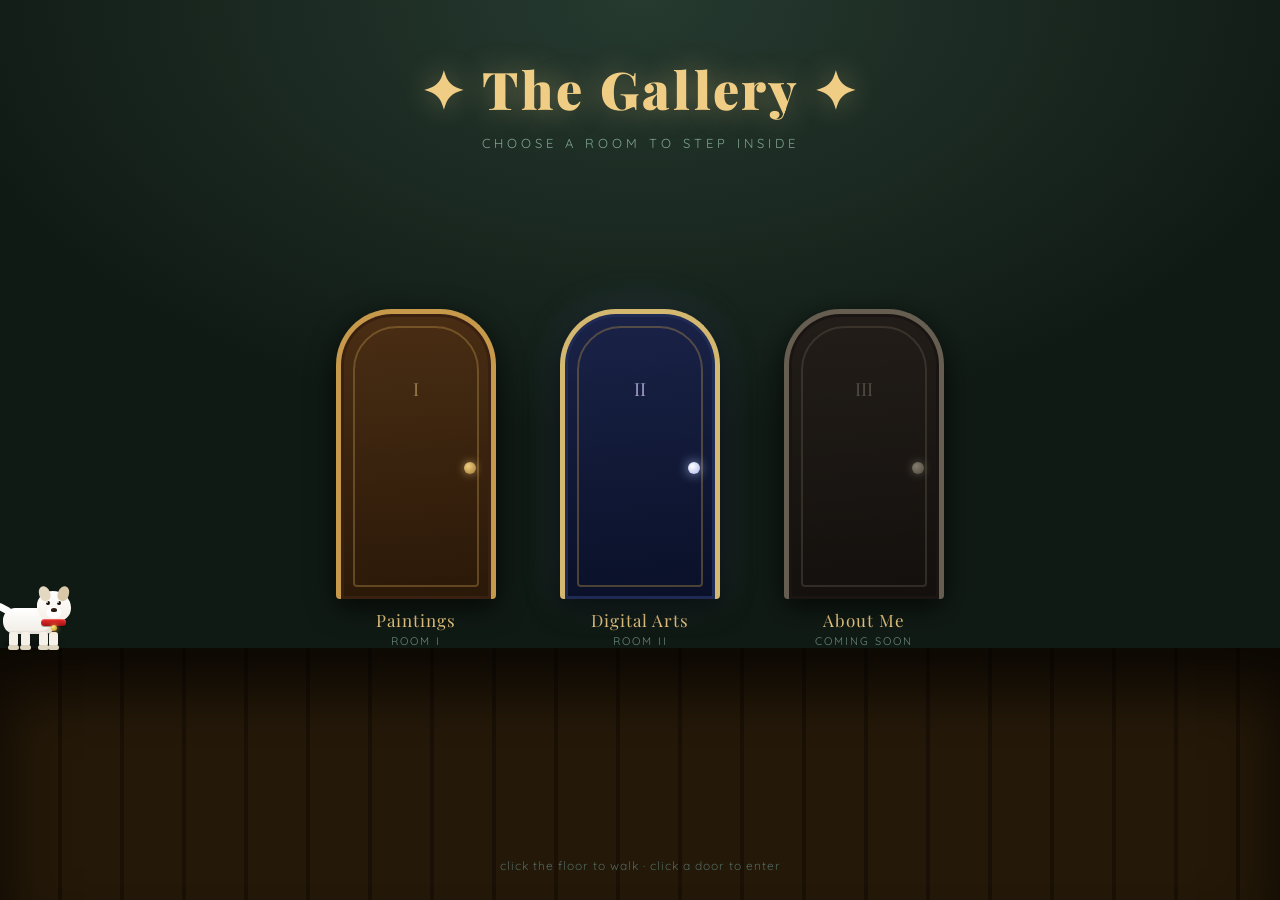
==== index.html @ ee700a63 "room 2 with normal alignment on pc restored" ====
<!DOCTYPE html>
<html lang="en">
<head>
  <meta charset="UTF-8">
  <title>The Gallery</title>
  <meta name="viewport" content="width=device-width, initial-scale=1.0">
  <link href="https://fonts.googleapis.com/css2?family=Playfair+Display:ital,wght@0,700;0,900;1,700&family=Cinzel:wght@500;700&family=Caveat:wght@500;700&family=Quicksand:wght@500;600;700&display=swap" rel="stylesheet">
  <link rel="stylesheet" href="css/style.css">

  <style>
    /* shared cap — wall zone ends at 66%, frames start at 28%, so max 35vh */
    .frame { max-height: 35vh; }

    /* Room I frames */
    #f1 { width: clamp(140px, 18vw, 220px); aspect-ratio: 791 / 1077; }
    #f2 { width: clamp(200px, 24vw, 300px); aspect-ratio: 773 / 558;  max-height: 30vh; }
    #f3 { width: clamp(140px, 17vw, 210px); aspect-ratio: 595 / 876; }
    #f4 { width: clamp(140px, 18vw, 220px); aspect-ratio: 643 / 896; }
    #f5 { width: clamp(140px, 18vw, 220px); aspect-ratio: 674 / 870; }

    /* Room II — each frame sized to its actual image ratio */
    #c1 { width: clamp(160px, 20vw, 250px); aspect-ratio: 894 / 774; }
    #c2 { width: clamp(160px, 18vw, 230px); aspect-ratio: 893 / 827; }
    #c3 { width: clamp(140px, 17vw, 210px); aspect-ratio: 669 / 894; }
    #c4 { width: clamp(140px, 17vw, 210px); aspect-ratio: 667 / 894; }
    #c5 { width: clamp(160px, 20vw, 250px); aspect-ratio: 897 / 700; }
  </style>
</head>
<body>
<div id="app">

  <!-- ═══════════ HALLWAY ═══════════ -->
  <div class="scene active" id="hall">
    <div class="hall-title">✦ The Gallery ✦</div>
    <div class="hall-sub">choose a room to step inside</div>

    <div class="doors-row">
      <div class="door-wrap" data-room="room1">
        <div class="door"><div class="door-roman">I</div></div>
        <div class="door-label">Paintings</div>
        <div class="door-sub">Room I</div>
      </div>
      <div class="door-wrap" data-room="room2">
        <div class="door door-celestial"><div class="door-roman">II</div></div>
        <div class="door-label">Digital Arts</div>
        <div class="door-sub">Room II</div>
      </div>
      <div class="door-wrap locked" data-tip="Coming soon">
        <div class="door"><div class="door-roman">III</div></div>
        <div class="door-label">About Me</div>
        <div class="door-sub">Coming soon</div>
      </div>
    </div>

    <div class="hall-floor"></div>
    <div class="hall-hint">click the floor to walk · click a door to enter</div>

    <div id="char-hall">
      <div class="char-scale-hall">
        <div class="char-rig" id="hall-rig">
          <div class="char-shadow-el"></div>
          <div class="char-leg l"></div><div class="char-leg r"></div>
          <div class="char-torso"></div>
          <div class="char-arm l"></div>
          <div class="char-head"></div>
          <div class="char-eye l"></div><div class="char-eye r"></div>
          <div class="char-blush l"></div><div class="char-blush r"></div>
          <div class="char-cap"></div>
          <div class="char-hair"></div>
          <div class="char-arm r"></div>
        </div>
      </div>
      <div class="dog-rig" id="hall-dog">
        <div class="dog-shadow"></div>
        <div class="dog-tail"></div>
        <div class="dog-body"></div>
        <div class="dog-leg dog-leg-bl"></div><div class="dog-leg dog-leg-br"></div>
        <div class="dog-leg dog-leg-fl"></div><div class="dog-leg dog-leg-fr"></div>
        <div class="dog-head">
          <div class="dog-ear dog-ear-l"></div><div class="dog-ear dog-ear-r"></div>
          <div class="dog-eye dog-eye-l"></div><div class="dog-eye dog-eye-r"></div>
          <div class="dog-snout"></div><div class="dog-nose"></div>
        </div>
        <div class="dog-collar"></div>
      </div>
    </div>

    <div class="locked-tip" id="locked-tip"></div>
  </div><!-- #hall -->


  <!-- ═══════════ ROOM 1 — PAINTINGS ═══════════ -->
  <div class="scene" id="room1">
    <div class="room-title">Room I — Paintings</div>
    <button class="back-btn" data-back>← Hallway</button>
    <div class="room-hint">← → arrow keys or A / D to walk</div>
    <div class="exit-hint-pill" id="exitHint">walk through the archway to exit →</div>
    <div class="exit-nav" id="exitNav1">
      <button class="exit-nav-btn" id="exitNavGallery1">← Back to Gallery</button>
      <button class="exit-nav-btn exit-nav-btn-next" id="exitNavToRoom2">Go to Room II →</button>
    </div>

    <div id="r1world">

      <div class="r1-ceiling"></div>
      <div class="r1-wall"></div>
      <div class="r1-dado"></div>
      <div class="r1-wainscot"></div>
      <div class="r1-baseboard"></div>
      <div class="r1-floor"></div>
      <div class="r1-arch"></div>
      <div class="r1-arch-label">EXIT →</div>
      <div class="r1-carpet"></div>

      <div class="spotlight" style="left:120px;  top:0; width:300px; height:22%;"></div>
      <div class="frame-halo" style="left:70px;   top:12%; width:400px; height:380px;"></div>
      <div class="spotlight" style="left:590px;  top:0; width:300px; height:27%;"></div>
      <div class="frame-halo" style="left:540px;  top:17%; width:400px; height:360px;"></div>
      <div class="spotlight" style="left:1020px; top:0; width:300px; height:20%;"></div>
      <div class="frame-halo" style="left:970px;  top:10%; width:400px; height:380px;"></div>
      <div class="spotlight" style="left:1500px; top:0; width:300px; height:21%;"></div>
      <div class="frame-halo" style="left:1450px; top:11%; width:400px; height:370px;"></div>
      <div class="spotlight" style="left:1970px; top:0; width:300px; height:22%;"></div>
      <div class="frame-halo" style="left:1920px; top:12%; width:400px; height:370px;"></div>

      <div class="spotlight-reflect" style="left:120px;  top:48%; width:300px; height:18%;"></div>
      <div class="spotlight-reflect" style="left:590px;  top:48%; width:300px; height:18%;"></div>
      <div class="spotlight-reflect" style="left:1020px; top:48%; width:300px; height:18%;"></div>
      <div class="spotlight-reflect" style="left:1500px; top:48%; width:300px; height:18%;"></div>
      <div class="spotlight-reflect" style="left:1970px; top:48%; width:300px; height:18%;"></div>

      <div class="wall-sconce" style="left:485px;"><div class="sconce-backplate"></div><div class="sconce-arm"></div><div class="sconce-cup"><div class="sconce-flame"><div class="sconce-flame-inner"></div></div><div class="sconce-glow-halo"></div></div></div>
      <div class="wall-sconce" style="left:975px;"><div class="sconce-backplate"></div><div class="sconce-arm"></div><div class="sconce-cup"><div class="sconce-flame"><div class="sconce-flame-inner"></div></div><div class="sconce-glow-halo"></div></div></div>
      <div class="wall-sconce" style="left:1410px;"><div class="sconce-backplate"></div><div class="sconce-arm"></div><div class="sconce-cup"><div class="sconce-flame"><div class="sconce-flame-inner"></div></div><div class="sconce-glow-halo"></div></div></div>
      <div class="wall-sconce" style="left:1885px;"><div class="sconce-backplate"></div><div class="sconce-arm"></div><div class="sconce-cup"><div class="sconce-flame"><div class="sconce-flame-inner"></div></div><div class="sconce-glow-halo"></div></div></div>

      <div class="barrier-rail" style="left:20px; bottom:17%; width:2380px;">
        <div class="barrier-post"></div><div class="barrier-rope"></div>
        <div class="barrier-post"></div><div class="barrier-rope"></div>
        <div class="barrier-post"></div><div class="barrier-rope"></div>
        <div class="barrier-post"></div><div class="barrier-rope"></div>
        <div class="barrier-post"></div><div class="barrier-rope"></div>
        <div class="barrier-post"></div><div class="barrier-rope"></div>
        <div class="barrier-post"></div><div class="barrier-rope"></div>
        <div class="barrier-post"></div><div class="barrier-rope"></div>
        <div class="barrier-post"></div><div class="barrier-rope"></div>
        <div class="barrier-post"></div><div class="barrier-rope"></div>
        <div class="barrier-post"></div><div class="barrier-rope"></div>
        <div class="barrier-post"></div><div class="barrier-rope"></div>
        <div class="barrier-post"></div><div class="barrier-rope"></div>
        <div class="barrier-post"></div><div class="barrier-rope"></div>
        <div class="barrier-post"></div><div class="barrier-rope"></div>
        <div class="barrier-post"></div><div class="barrier-rope"></div>
        <div class="barrier-post"></div>
      </div>

      <div class="orb" style="left:80px;   bottom:38%; animation-duration:5.2s; animation-delay:0s;"></div>
      <div class="orb" style="left:220px;  bottom:42%; animation-duration:6.8s; animation-delay:.8s;"></div>
      <div class="orb" style="left:450px;  bottom:35%; animation-duration:4.9s; animation-delay:1.5s;"></div>
      <div class="orb" style="left:700px;  bottom:45%; animation-duration:7.1s; animation-delay:.3s;"></div>
      <div class="orb" style="left:900px;  bottom:38%; animation-duration:5.8s; animation-delay:2s;"></div>
      <div class="orb" style="left:1150px; bottom:40%; animation-duration:6.3s; animation-delay:.6s;"></div>
      <div class="orb" style="left:1350px; bottom:36%; animation-duration:5.0s; animation-delay:1.2s;"></div>
      <div class="orb" style="left:1600px; bottom:43%; animation-duration:7.4s; animation-delay:2.5s;"></div>
      <div class="orb" style="left:1800px; bottom:38%; animation-duration:5.6s; animation-delay:.4s;"></div>
      <div class="orb" style="left:2050px; bottom:41%; animation-duration:6.1s; animation-delay:1.8s;"></div>
      <div class="orb" style="left:2250px; bottom:36%; animation-duration:4.7s; animation-delay:.9s;"></div>

      <div id="f1" class="frame" style="left:160px; top:17%;"
           data-title="Rani Padmini"
           data-desc="A portrayal of Rani Padmavati — grace, strength, and historical significance through intricate ornamentation, rich detailing, and a regal composition. Her presence commands silence.">
        <div class="frame-border"></div>
        <div class="frame-mat"><img src="assets/paintings/padmavati.jpg" alt="Rani Padmini"></div>
        <div class="frame-label-plate">Rani Padmini</div>
      </div>

      <div id="f2" class="frame" style="left:600px; top:24%;"
           data-title="Surgical Strike"
           data-desc="Inspired by Operation Sindoor, this artwork captures determination, leadership, and intensity under pressure — the courage and unwavering commitment of those who stand in defense of the nation.">
        <div class="frame-border"></div>
        <div class="frame-mat"><img src="assets/paintings/howsthejosh.png" alt="Surgical Strike"></div>
        <div class="frame-label-plate">Surgical Strike</div>
      </div>

      <div id="f3" class="frame" style="left:1070px; top:15%;"
           data-title="Splash"
           data-desc="A vibrant portrait capturing uninhibited happiness through expressive colors, dynamic highlights, and fluid textures. It celebrates innocence, freedom, and the simple moments that define youthful joy.">
        <div class="frame-border"></div>
        <div class="frame-mat"><img src="assets/paintings/splash.png" alt="Splash"></div>
        <div class="frame-label-plate">Splash</div>
      </div>

      <div id="f4" class="frame" style="left:1550px; top:17%;"
           data-title="Shershaah"
           data-desc="A tribute to one of India's most celebrated war heroes. Through realism and expressive detailing, the artwork honors his legacy of patriotism, resilience, and service to the nation.">
        <div class="frame-border"></div>
        <div class="frame-mat"><img src="assets/paintings/shershaah.png" alt="Shershaah"></div>
        <div class="frame-label-plate">Shershaah</div>
      </div>

      <div id="f5" class="frame" style="left:2020px; top:17%;"
           data-title="Her / Hope"
           data-desc="A monochromatic portrait exploring vulnerability through expressive eyes and meticulous graphite detailing. The subject's gaze conveys a quiet blend of sorrow, resilience, and hope.">
        <div class="frame-border"></div>
        <div class="frame-mat"><img src="assets/paintings/girl.png" alt="Her / Hope"></div>
        <div class="frame-label-plate">Her · Hope</div>
      </div>

    </div><!-- #r1world -->

    <div id="char-room1">
      <div class="char-scale-r1">
        <div class="char-rig" id="r1-rig">
          <div class="char-shadow-el"></div>
          <div class="char-leg l"></div><div class="char-leg r"></div>
          <div class="char-torso"></div>
          <div class="char-arm l"></div>
          <div class="char-head"></div>
          <div class="char-eye l"></div><div class="char-eye r"></div>
          <div class="char-blush l"></div><div class="char-blush r"></div>
          <div class="char-cap"></div>
          <div class="char-hair"></div>
          <div class="char-arm r"></div>
        </div>
      </div>
      <div class="dog-rig" id="r1-dog">
        <div class="dog-shadow"></div>
        <div class="dog-tail"></div>
        <div class="dog-body"></div>
        <div class="dog-leg dog-leg-bl"></div><div class="dog-leg dog-leg-br"></div>
        <div class="dog-leg dog-leg-fl"></div><div class="dog-leg dog-leg-fr"></div>
        <div class="dog-head">
          <div class="dog-ear dog-ear-l"></div><div class="dog-ear dog-ear-r"></div>
          <div class="dog-eye dog-eye-l"></div><div class="dog-eye dog-eye-r"></div>
          <div class="dog-snout"></div><div class="dog-nose"></div>
        </div>
        <div class="dog-collar"></div>
      </div>
    </div>

    <div class="mobile-controls">
      <button data-mob="left">◀</button>
      <button data-mob="right">▶</button>
    </div>
  </div><!-- #room1 -->


  <!-- ═══════════ ROOM 2 — CELESTIAL REFLECTION GALLERY ═══════════ -->
  <div class="scene" id="room2">
    <div class="room-title r2-title">Room II — The Celestial Reflection Gallery</div>
    <button class="back-btn back-btn-celestial" data-back>← Hallway</button>
    <div class="room-hint r2-hint">← → arrow keys or A / D to walk · look down at the obsidian</div>
    <div class="exit-hint-pill exit-hint-pill-celestial" id="exitHint2">walk through the archway to exit →</div>
    <div class="exit-nav exit-nav-celestial" id="exitNav2">
      <button class="exit-nav-btn exit-nav-btn-prev" id="exitNavToRoom1">← Room I</button>
      <button class="exit-nav-btn" id="exitNavGallery2">Back to Gallery</button>
      <button class="exit-nav-btn exit-nav-btn-locked" title="Coming soon">Room III → <span class="exit-nav-soon">soon</span></button>
    </div>

    <!-- drifting starfield overlay (screen-space, doesn't scroll) -->
    <div class="r2-stars-overlay"></div>
    <div class="r2-nebula-overlay"></div>

    <!-- ═════ Atmospheric celestial layers (purely decorative, pointer-events:none) ═════ -->
    <div class="r2-fx" aria-hidden="true">
      <!-- Milky Way band crossing the dome -->
      <div class="r2-milkyway"></div>
      <div class="r2-milkyway-dust"></div>

      <!-- Parallax star layers -->
      <div class="r2-stars-far"></div>
      <div class="r2-stars-mid"></div>
      <div class="r2-stars-near"></div>

      <!-- Soft breathing nebula patches -->
      <div class="r2-neb r2-neb-a"></div>
      <div class="r2-neb r2-neb-b"></div>
      <div class="r2-neb r2-neb-c"></div>

      <!-- Faint rotating astronomical diagram + zodiac wheel -->
      <div class="r2-astro-diagram"></div>
      <div class="r2-zodiac-wheel">
        <span>♈</span><span>♉</span><span>♊</span><span>♋</span><span>♌</span><span>♍</span>
        <span>♎</span><span>♏</span><span>♐</span><span>♑</span><span>♒</span><span>♓</span>
      </div>
      <div class="r2-astro-diagram r2-astro-diagram-2"></div>

      <!-- Tiny distant galaxies & deep-sky clusters -->
      <div class="r2-galaxy" style="top:14%; left:18%;"></div>
      <div class="r2-galaxy r2-galaxy-spiral" style="top:8%;  left:62%;"></div>
      <div class="r2-galaxy" style="top:22%; left:82%; transform:scale(.7);"></div>
      <div class="r2-cluster" style="top:11%; left:38%;"></div>
      <div class="r2-cluster" style="top:18%; left:72%;"></div>
      <div class="r2-cluster" style="top:6%;  left:48%;"></div>

      <!-- Twinkling pulsing star clusters -->
      <div class="r2-pulse-star" style="top:10%; left:12%;"></div>
      <div class="r2-pulse-star" style="top:18%; left:34%; animation-delay:1.4s;"></div>
      <div class="r2-pulse-star" style="top:7%;  left:55%; animation-delay:2.6s;"></div>
      <div class="r2-pulse-star" style="top:14%; left:78%; animation-delay:.8s;"></div>
      <div class="r2-pulse-star" style="top:22%; left:90%; animation-delay:3.1s;"></div>
      <div class="r2-pulse-star" style="top:24%; left:6%;  animation-delay:1.9s;"></div>

      <!-- Subtle golden constellation lines (SVG) -->
      <svg class="r2-constellations" viewBox="0 0 1000 400" preserveAspectRatio="none">
        <g class="r2-const-group">
          <line x1="80"  y1="60"  x2="180" y2="120"/>
          <line x1="180" y1="120" x2="240" y2="80"/>
          <line x1="240" y1="80"  x2="320" y2="160"/>
          <line x1="320" y1="160" x2="400" y2="110"/>
        </g>
        <g class="r2-const-group r2-const-group-2">
          <line x1="520" y1="70"  x2="600" y2="140"/>
          <line x1="600" y1="140" x2="700" y2="100"/>
          <line x1="700" y1="100" x2="780" y2="180"/>
          <line x1="780" y1="180" x2="870" y2="120"/>
          <line x1="870" y1="120" x2="940" y2="60"/>
        </g>
        <g class="r2-const-group r2-const-group-3">
          <line x1="120" y1="240" x2="220" y2="280"/>
          <line x1="220" y1="280" x2="340" y2="240"/>
          <line x1="340" y1="240" x2="420" y2="300"/>
        </g>
      </svg>

      <!-- Floating cosmic dust particles -->
      <div class="r2-dust-layer">
        <span></span><span></span><span></span><span></span><span></span>
        <span></span><span></span><span></span><span></span><span></span>
        <span></span><span></span><span></span><span></span><span></span>
        <span></span><span></span><span></span><span></span><span></span>
      </div>

      <!-- Shooting stars container (JS injects bursts here) -->
      <div class="r2-shooting-layer"></div>

      <!-- Sparkle bursts container (JS injects sparkles here) -->
      <div class="r2-sparkle-layer"></div>

      <!-- Floor reflection of celestial activity -->
      <div class="r2-floor-celestial-reflect"></div>
    </div>



    <div id="r2world">

      <!-- architectural structure -->
      <div class="r2-dome">
        <div class="r2-dome-stars"></div>
        <div class="r2-dome-stars r2-dome-stars-2"></div>
        <div class="r2-dome-nebula"></div>
        <div class="r2-dome-ribs"></div>
        <div class="r2-dome-zodiac">✦ ARIES ✧ TAURUS ✦ GEMINI ✧ CANCER ✦ LEO ✧ VIRGO ✦ LIBRA ✧ SCORPIO ✦ SAGITTARIUS ✧ CAPRICORN ✦ AQUARIUS ✧ PISCES ✦ ARIES ✧ TAURUS ✦ GEMINI ✧ CANCER ✦ LEO ✧ VIRGO ✦</div>
      </div>
      <div class="r2-wall"></div>
      <div class="r2-dado"></div>
      <div class="r2-wainscot"></div>
      <div class="r2-baseboard"></div>
      <div class="r2-floor"></div>
      <div class="r2-floor-shimmer"></div>
      <div class="r2-arch"></div>
      <div class="r2-arch-label">EXIT →</div>
      <div class="r2-carpet"></div>

      <!-- moonbeam spotlights — centred on each frame -->
      <!-- cx: c1=285 c2=715 c3=1175 c4=1655 c5=2145  spot=cx-150  halo=cx-200 -->
      <div class="r2-spotlight"  style="left:135px;  top:0; width:300px; height:65%;"></div>
      <div class="r2-frame-halo" style="left:85px;   top:24%; width:400px; height:42%;"></div>

      <div class="r2-spotlight"  style="left:565px;  top:0; width:300px; height:65%;"></div>
      <div class="r2-frame-halo" style="left:515px;  top:24%; width:400px; height:42%;"></div>

      <div class="r2-spotlight"  style="left:1025px; top:0; width:300px; height:65%;"></div>
      <div class="r2-frame-halo" style="left:975px;  top:24%; width:400px; height:42%;"></div>

      <div class="r2-spotlight"  style="left:1505px; top:0; width:300px; height:65%;"></div>
      <div class="r2-frame-halo" style="left:1455px; top:24%; width:400px; height:42%;"></div>

      <div class="r2-spotlight"  style="left:1995px; top:0; width:300px; height:65%;"></div>
      <div class="r2-frame-halo" style="left:1945px; top:24%; width:400px; height:42%;"></div>

      <!-- reflected moonbeams — start at dado (66%) -->
      <div class="r2-spotlight-reflect" style="left:135px;  top:66%; width:300px; height:18%;"></div>
      <div class="r2-spotlight-reflect" style="left:565px;  top:66%; width:300px; height:18%;"></div>
      <div class="r2-spotlight-reflect" style="left:1025px; top:66%; width:300px; height:18%;"></div>
      <div class="r2-spotlight-reflect" style="left:1505px; top:66%; width:300px; height:18%;"></div>
      <div class="r2-spotlight-reflect" style="left:1995px; top:66%; width:300px; height:18%;"></div>

      <!-- astrolabe lanterns (replace wall sconces) -->
      <div class="r2-lantern" style="left:485px;">
        <div class="r2-lantern-chain"></div>
        <div class="r2-lantern-ring"><div class="r2-lantern-cross"></div><div class="r2-lantern-cross v"></div><div class="r2-lantern-core"></div></div>
        <div class="r2-lantern-glow"></div>
      </div>
      <div class="r2-lantern" style="left:975px;">
        <div class="r2-lantern-chain"></div>
        <div class="r2-lantern-ring"><div class="r2-lantern-cross"></div><div class="r2-lantern-cross v"></div><div class="r2-lantern-core"></div></div>
        <div class="r2-lantern-glow"></div>
      </div>
      <div class="r2-lantern" style="left:1410px;">
        <div class="r2-lantern-chain"></div>
        <div class="r2-lantern-ring"><div class="r2-lantern-cross"></div><div class="r2-lantern-cross v"></div><div class="r2-lantern-core"></div></div>
        <div class="r2-lantern-glow"></div>
      </div>
      <div class="r2-lantern" style="left:1885px;">
        <div class="r2-lantern-chain"></div>
        <div class="r2-lantern-ring"><div class="r2-lantern-cross"></div><div class="r2-lantern-cross v"></div><div class="r2-lantern-core"></div></div>
        <div class="r2-lantern-glow"></div>
      </div>

      <!-- museum barrier rail (gold posts, deep-blue rope) -->
      <div class="barrier-rail barrier-rail-celestial" style="left:20px; bottom:11%; width:2380px;">
        <div class="barrier-post"></div><div class="barrier-rope"></div>
        <div class="barrier-post"></div><div class="barrier-rope"></div>
        <div class="barrier-post"></div><div class="barrier-rope"></div>
        <div class="barrier-post"></div><div class="barrier-rope"></div>
        <div class="barrier-post"></div><div class="barrier-rope"></div>
        <div class="barrier-post"></div><div class="barrier-rope"></div>
        <div class="barrier-post"></div><div class="barrier-rope"></div>
        <div class="barrier-post"></div><div class="barrier-rope"></div>
        <div class="barrier-post"></div><div class="barrier-rope"></div>
        <div class="barrier-post"></div><div class="barrier-rope"></div>
        <div class="barrier-post"></div><div class="barrier-rope"></div>
        <div class="barrier-post"></div><div class="barrier-rope"></div>
        <div class="barrier-post"></div><div class="barrier-rope"></div>
        <div class="barrier-post"></div><div class="barrier-rope"></div>
        <div class="barrier-post"></div><div class="barrier-rope"></div>
        <div class="barrier-post"></div><div class="barrier-rope"></div>
        <div class="barrier-post"></div>
      </div>

      <!-- drifting motes (cool blue/silver) -->
      <div class="orb orb-celestial" style="left:80px;   bottom:38%; animation-duration:6.2s; animation-delay:0s;"></div>
      <div class="orb orb-celestial" style="left:220px;  bottom:42%; animation-duration:7.8s; animation-delay:.8s;"></div>
      <div class="orb orb-celestial" style="left:450px;  bottom:35%; animation-duration:5.9s; animation-delay:1.5s;"></div>
      <div class="orb orb-celestial" style="left:700px;  bottom:45%; animation-duration:8.1s; animation-delay:.3s;"></div>
      <div class="orb orb-celestial" style="left:900px;  bottom:38%; animation-duration:6.8s; animation-delay:2s;"></div>
      <div class="orb orb-celestial" style="left:1150px; bottom:40%; animation-duration:7.3s; animation-delay:.6s;"></div>
      <div class="orb orb-celestial" style="left:1350px; bottom:36%; animation-duration:6.0s; animation-delay:1.2s;"></div>
      <div class="orb orb-celestial" style="left:1600px; bottom:43%; animation-duration:8.4s; animation-delay:2.5s;"></div>
      <div class="orb orb-celestial" style="left:1800px; bottom:38%; animation-duration:6.6s; animation-delay:.4s;"></div>
      <div class="orb orb-celestial" style="left:2050px; bottom:41%; animation-duration:7.1s; animation-delay:1.8s;"></div>
      <div class="orb orb-celestial" style="left:2250px; bottom:36%; animation-duration:5.7s; animation-delay:.9s;"></div>

      <!-- ═══════════ ROOM 2 — DIGITAL PAINTINGS ═══════════ -->

      <div id="c1" class="frame r2-frame" style="left:160px; top:28%;"
           data-title="Bubbleheart"
           data-desc="Created for the Mermay challenge, this illustration reimagines the universal experience of a childhood crush through an underwater classroom. From secret notes to shy glances, the piece captures the innocence, excitement, and quiet wonder of first affection beneath the waves.">
        <div class="r2-frame-border"></div>
        <div class="r2-frame-mat"><img src="assets/paintings/crush.png" alt="Bubbleheart"></div>
        <div class="r2-frame-label-plate">Bubbleheart</div>
      </div>

      <div id="c2" class="frame r2-frame" style="left:600px; top:28%;"
           data-title="You Have You"
           data-desc="Created for the Inktober prompt You Have You, this artwork visualizes a meeting between past and present selves. It explores growth, self-compassion, and the realization that through every challenge, change, and triumph, we remain our own constant companion.">
        <div class="r2-frame-border"></div>
        <div class="r2-frame-mat"><img src="assets/paintings/youhaveyou.png" alt="You Have You"></div>
        <div class="r2-frame-label-plate">You Have You</div>
      </div>

      <div id="c3" class="frame r2-frame" style="left:1070px; top:28%;"
           data-title="Strength"
           data-desc="Created for Mermay and inspired by the story of Olympic champion Matthias Steiner, this illustration celebrates the power of love as a source of strength and motivation. Through an underwater interpretation, it reflects on how the memory and support of those we cherish can guide us through challenges and help us achieve what once seemed impossible.">
        <div class="r2-frame-border"></div>
        <div class="r2-frame-mat"><img src="assets/paintings/Olympics.png" alt="Strength"></div>
        <div class="r2-frame-label-plate">Strength</div>
      </div>

      <div id="c4" class="frame r2-frame" style="left:1550px; top:28%;"
           data-title="Mumma"
           data-desc="Created for the Mermay prompt Shellphone and inspired by Mother's Day, this artwork honors the quiet resilience of mothers. It celebrates their ability to offer comfort, support, and unconditional love while carrying countless responsibilities of their own.">
        <div class="r2-frame-border"></div>
        <div class="r2-frame-mat"><img src="assets/paintings/Mother.png" alt="Mumma"></div>
        <div class="r2-frame-label-plate">Mumma</div>
      </div>

      <div id="c5" class="frame r2-frame" style="left:2020px; top:28%;"
           data-title="The Deal"
           data-desc="Created for the Inktober prompt Deal and inspired by Life of Pi, this artwork explores the unspoken understanding between two unlikely companions. It reflects on trust, survival, and the connections that emerge when navigating the unknown together.">
        <div class="r2-frame-border"></div>
        <div class="r2-frame-mat"><img src="assets/paintings/friends.png" alt="The Deal"></div>
        <div class="r2-frame-label-plate">The Deal</div>
      </div>

      <!-- ═══ MAGICAL OBSIDIAN REFLECTIONS ═══
           Sibling elements that sit on the exposed obsidian band in front of the
           red carpet. They reveal hidden imagery — not literal mirrors. -->
      <div class="r2-reflection r2-reflection-fox"    style="left:160px;  width:240px;" data-reflect-label="✧ a fox in the snow ✧"></div>
      <div class="r2-reflection r2-reflection-hand"   style="left:600px;  width:240px;" data-reflect-label="✧ a hand held in the dark ✧"></div>
      <div class="r2-reflection r2-reflection-stag"   style="left:1070px; width:240px;" data-reflect-label="✧ a stag, unhunted ✧"></div>
      <div class="r2-reflection r2-reflection-letter" style="left:1550px; width:240px;" data-reflect-label="✧ an unopened letter ✧"></div>
      <div class="r2-reflection r2-reflection-crane"  style="left:2020px; width:240px;" data-reflect-label="✧ a paper crane on still water ✧"></div>

    </div><!-- #r2world -->

    <div id="char-room2">
      <div class="char-scale-r1">
        <div class="char-rig" id="r2-rig">
          <div class="char-shadow-el"></div>
          <div class="char-leg l"></div><div class="char-leg r"></div>
          <div class="char-torso"></div>
          <div class="char-arm l"></div>
          <div class="char-head"></div>
          <div class="char-eye l"></div><div class="char-eye r"></div>
          <div class="char-blush l"></div><div class="char-blush r"></div>
          <div class="char-cap"></div>
          <div class="char-hair"></div>
          <div class="char-arm r"></div>
        </div>
      </div>
      <div class="dog-rig" id="r2-dog">
        <div class="dog-shadow"></div>
        <div class="dog-tail"></div>
        <div class="dog-body"></div>
        <div class="dog-leg dog-leg-bl"></div><div class="dog-leg dog-leg-br"></div>
        <div class="dog-leg dog-leg-fl"></div><div class="dog-leg dog-leg-fr"></div>
        <div class="dog-head">
          <div class="dog-ear dog-ear-l"></div><div class="dog-ear dog-ear-r"></div>
          <div class="dog-eye dog-eye-l"></div><div class="dog-eye dog-eye-r"></div>
          <div class="dog-snout"></div><div class="dog-nose"></div>
        </div>
        <div class="dog-collar"></div>
      </div>
    </div>

    <div class="mobile-controls">
      <button data-mob="left">◀</button>
      <button data-mob="right">▶</button>
    </div>
  </div><!-- #room2 -->


  <!-- ═══════════ FRAME OVERLAY ═══════════ -->
  <div id="frame-overlay">
    <button class="overlay-close" id="overlayClose">✕</button>
    <div id="overlay-frame">
      <img id="overlay-img" alt="">
      <div id="overlay-celestial"></div>
    </div>
    <div id="overlay-note">
      <div class="note-lines"></div>
      <div class="note-content">
        <span class="note-icon">✦</span>
        <div class="note-title" id="note-title">Title</div>
        <div class="note-quote" id="note-quote"></div>
        <div class="note-body"  id="note-body">Description.</div>
      </div>
    </div>
  </div>

</div><!-- #app -->

<script src="js/main.js"></script>
</body>
</html>
---- css/style.css ----
/* ─── RESET ─────────────────────────────────── */
*, *::before, *::after { box-sizing: border-box; margin: 0; padding: 0; }
html, body { width: 100%; height: 100%; overflow: hidden; background: #0a0603; font-family: 'Quicksand', sans-serif; }
#app { position: relative; width: 100%; height: 100%; }
.scene { position: absolute; inset: 0; opacity: 0; pointer-events: none; transition: opacity .55s ease; }
.scene.active { opacity: 1; pointer-events: auto; }

/* ═══════════════════════════════════════════════
   HALLWAY
═══════════════════════════════════════════════ */
#hall { background: radial-gradient(ellipse 70% 60% at 50% 0%, #263a30, #101a14 80%); }
.hall-floor { position: absolute; bottom: 0; left: 0; right: 0; height: 28%; background: repeating-linear-gradient(90deg, #241808 0 58px, #1a1005 58px 62px); box-shadow: inset 0 40px 60px rgba(0,0,0,.7); }
.hall-title { position: absolute; top: 6%; left: 50%; transform: translateX(-50%); font-family: 'Playfair Display', serif; font-size: clamp(26px, 4.5vw, 52px); font-weight: 900; color: #f0cd84; letter-spacing: 3px; text-shadow: 0 0 30px rgba(240,205,132,.4); text-align: center; white-space: nowrap; }
.hall-sub { position: absolute; top: 15%; left: 50%; transform: translateX(-50%); color: #7fa390; font-size: 13px; letter-spacing: 4px; text-transform: uppercase; }
.doors-row { position: absolute; bottom: 28%; left: 50%; transform: translateX(-50%); display: flex; gap: 5vw; align-items: flex-end; }
.door-wrap { display: flex; flex-direction: column; align-items: center; cursor: pointer; user-select: none; }
.door-wrap.locked { cursor: not-allowed; }
.door { width: clamp(100px, 14vw, 160px); height: clamp(180px, 25vw, 290px); background: linear-gradient(175deg, #4a2e14, #2a1808); border-radius: 56px 56px 4px 4px; border: 5px solid #c79a4b; border-bottom: none; position: relative; box-shadow: inset 0 0 0 3px #3a2010, 0 8px 28px rgba(0,0,0,.7); transition: transform .3s, box-shadow .3s; }
.door::before { content: ''; position: absolute; inset: 12px; border: 2px solid rgba(199,154,75,.35); border-radius: 44px 44px 4px 4px; }
.door::after { content: ''; position: absolute; right: 15px; top: 52%; width: 12px; height: 12px; border-radius: 50%; background: radial-gradient(circle at 35% 35%, #f0cd84, #a07830); box-shadow: 0 0 8px rgba(240,205,132,.6); }
.door-roman { position: absolute; top: 22%; left: 50%; transform: translateX(-50%); font-family: 'Playfair Display', serif; color: rgba(240,205,132,.5); font-size: 18px; }
.door-wrap:not(.locked):hover .door { transform: translateY(-6px); box-shadow: inset 0 0 0 3px #c79a4b, 0 16px 40px rgba(0,0,0,.7), 0 0 30px rgba(240,205,132,.25); }
.door-wrap.locked .door { filter: saturate(.3) brightness(.6); }
.door-label { margin-top: 10px; font-family: 'Playfair Display', serif; font-size: clamp(13px, 1.5vw, 17px); color: #f0cd84; letter-spacing: 1px; }
.door-sub { margin-top: 3px; font-size: 11px; color: #6a8a7a; letter-spacing: 2px; text-transform: uppercase; }
.hall-hint { position: absolute; bottom: 3%; left: 50%; transform: translateX(-50%); color: #506860; font-size: 12px; letter-spacing: 1px; }
#char-hall { position: absolute; bottom: 28%; transform: translateX(-50%); z-index: 4; transition: left .9s ease-in-out; display: flex; align-items: flex-end; gap: 8px; }
.char-scale-hall { transform: scale(1.9); transform-origin: bottom center; }
.locked-tip { position: absolute; background: rgba(0,0,0,.88); color: #ccc; padding: 5px 10px; border-radius: 8px; font-size: 11px; white-space: nowrap; transform: translate(-50%, -140%); pointer-events: none; display: none; z-index: 9; }

/* Door II — celestial variant */
.door.door-celestial {
  background: linear-gradient(175deg, #1a2348, #0a1028);
  border-color: #d4b870;
  box-shadow: inset 0 0 0 3px #1f2a55, 0 8px 28px rgba(0,0,0,.7), 0 0 40px rgba(140,170,255,.18);
}
.door.door-celestial::after { background: radial-gradient(circle at 35% 35%, #ffffff, #aab8e8); box-shadow: 0 0 12px rgba(180,200,255,.85); }
.door.door-celestial .door-roman { color: rgba(220,205,255,.7); }

/* ═══════════════════════════════════════════════
   ROOM 1 — PAINTINGS
═══════════════════════════════════════════════ */
#room1 { background: #0e0804; overflow: hidden; }
#r1world { position: absolute; top: 0; bottom: 0; left: 0; width: 2600px; will-change: transform; }

.r1-wall { position: absolute; top: 0; left: 0; right: 0; height: 66%; background: repeating-linear-gradient(180deg, transparent 0px, transparent 3px, rgba(0,0,0,.04) 3px, rgba(0,0,0,.04) 4px), repeating-linear-gradient(90deg, #3d1f0a 0 44px, #2e1608 44px 88px); }
.r1-wall::before { content: ''; position: absolute; inset: 0; background: linear-gradient(180deg, rgba(8,3,0,.80) 0%, rgba(10,4,1,.45) 14%, rgba(180,90,20,.10) 38%, rgba(200,110,30,.08) 50%, rgba(10,4,1,.35) 72%, rgba(5,2,0,.72) 100%); }
.r1-wall::after { content: ''; position: absolute; inset: 0; background: radial-gradient(ellipse 60% 35% at 50% 42%, rgba(200,120,30,.11), transparent 72%); pointer-events: none; }

.r1-dado { position: absolute; top: 66%; left: 0; right: 0; height: 18px; background: linear-gradient(180deg, #5a3818, #3a2010); box-shadow: 0 4px 14px rgba(0,0,0,.7); z-index: 2; }
.r1-wainscot { position: absolute; top: calc(66% + 18px); left: 0; right: 0; bottom: 0; background: #1a0a04; }
.r1-floor { position: absolute; bottom: 0; left: 0; right: 0; height: 17%; background: repeating-linear-gradient(90deg, #3a2010 0 58px, #2a1408 58px 62px); box-shadow: inset 0 24px 40px rgba(0,0,0,.6); z-index: 2; }
.r1-baseboard { position: absolute; bottom: 17%; left: 0; right: 0; height: 8px; background: #2a1408; z-index: 3; }
.r1-ceiling { position: absolute; top: 0; left: 0; right: 0; height: 10%; background: linear-gradient(180deg, #000, transparent); }

.r1-carpet { position: absolute; bottom: 0; left: 0; width: 2600px; height: 17%; z-index: 3; background: repeating-linear-gradient(90deg, rgba(0,0,0,.05) 0 2px, transparent 2px 18px), repeating-linear-gradient(0deg, rgba(0,0,0,.03) 0 1px, transparent 1px 24px), linear-gradient(90deg, #6a4208 0px, #b88820 3px, #e0b840 5px, #b88820 7px, #6a4208 10px, transparent 10px, transparent calc(100% - 10px), #6a4208 calc(100% - 10px), #b88820 calc(100% - 7px), #e0b840 calc(100% - 5px), #b88820 calc(100% - 3px), #6a4208 100%), radial-gradient(ellipse 60% 80% at 50% 50%, #921414 0%, #7a0e0e 45%, #5e0a0a 100%); box-shadow: 5px 0 14px rgba(0,0,0,.55), -5px 0 14px rgba(0,0,0,.55), 0 -6px 16px rgba(0,0,0,.45), inset 0 0 30px rgba(0,0,0,.18); }

.r1-arch { position: absolute; right: 0; bottom: 17%; width: 200px; height: 54%; background: radial-gradient(ellipse at 50% 100%, #1a0a02, #0a0402 70%); border: 7px solid #3a2010; border-bottom: none; border-radius: 50% 50% 0 0 / 30% 30% 0 0; z-index: 3; box-shadow: inset 0 0 40px rgba(0,0,0,.9), -8px 0 20px rgba(0,0,0,.5); }
.r1-arch-label { position: absolute; right: 55px; bottom: calc(17% + 55%); color: rgba(240,205,132,.45); font-family: 'Playfair Display', serif; font-size: 12px; letter-spacing: 2px; z-index: 4; }

/* ── WALL SCONCES ── */
.wall-sconce { position: absolute; z-index: 4; width: 60px; top: 28%; transform: translateX(-50%); display: flex; flex-direction: column; align-items: center; }
.sconce-backplate { width: 28px; height: 44px; background: linear-gradient(180deg, #c89820 0%, #8a6010 40%, #c89820 65%, #7a5008 100%); border-radius: 14px 14px 4px 4px; box-shadow: 0 0 0 2px #3a2008, inset 0 0 0 2px #f0c060, 2px 4px 10px rgba(0,0,0,.6); position: relative; z-index: 1; }
.sconce-backplate::before { content: '✦'; position: absolute; top: 10px; left: 50%; transform: translateX(-50%); color: rgba(240,200,80,.5); font-size: 10px; }
.sconce-backplate::after { content: ''; position: absolute; bottom: 6px; left: 50%; transform: translateX(-50%); width: 8px; height: 8px; border-radius: 50%; background: radial-gradient(circle at 35% 30%, #f0c060, #a07010); box-shadow: 0 0 6px rgba(240,180,60,.7); }
.sconce-arm { width: 20px; height: 16px; border: 3px solid #a07010; border-top: none; border-right: none; border-radius: 0 0 0 14px; margin-top: -4px; margin-left: 10px; position: relative; z-index: 0; }
.sconce-cup { width: 22px; height: 10px; background: linear-gradient(180deg, #d4a030, #8a6010); border-radius: 50% 50% 40% 40% / 60% 60% 40% 40%; box-shadow: 0 2px 6px rgba(0,0,0,.5), inset 0 1px 0 rgba(255,220,80,.4); position: relative; margin-top: -2px; margin-left: 4px; }
.sconce-flame { position: absolute; bottom: 100%; left: 50%; transform: translateX(-50%); width: 10px; height: 18px; background: linear-gradient(180deg, #fff8e0 0%, #ffcc40 40%, #ff8800 80%, transparent 100%); border-radius: 50% 50% 30% 30% / 60% 60% 40% 40%; filter: blur(.5px); animation: flame-flicker 1.8s ease-in-out infinite alternate; z-index: 2; }
.sconce-flame-inner { position: absolute; bottom: 2px; left: 50%; transform: translateX(-50%); width: 5px; height: 10px; background: linear-gradient(180deg, #fff, #fffde0 60%, #ffcc40 100%); border-radius: 50% 50% 30% 30%; filter: blur(.3px); }
.sconce-glow-halo { position: absolute; bottom: 6px; left: 50%; transform: translateX(-50%); width: 60px; height: 60px; border-radius: 50%; background: radial-gradient(circle, rgba(255,180,40,.38) 0%, rgba(255,140,20,.15) 40%, transparent 72%); filter: blur(6px); pointer-events: none; animation: glow-pulse 1.8s ease-in-out infinite alternate; }
.wall-sconce::after { content: ''; position: absolute; top: -60px; left: 50%; transform: translateX(-50%); width: 180px; height: 160px; border-radius: 50%; background: radial-gradient(ellipse at 50% 60%, rgba(255,160,40,.13) 0%, rgba(255,120,20,.06) 45%, transparent 72%); pointer-events: none; filter: blur(10px); }

@keyframes flame-flicker {
  0%   { transform: translateX(-50%) scaleX(1)    scaleY(1)    rotate(-1deg); }
  25%  { transform: translateX(-48%) scaleX(.92)  scaleY(1.06) rotate(1.5deg); }
  50%  { transform: translateX(-52%) scaleX(1.05) scaleY(.96)  rotate(-2deg); }
  75%  { transform: translateX(-49%) scaleX(.96)  scaleY(1.04) rotate(1deg); }
  100% { transform: translateX(-50%) scaleX(1.02) scaleY(.98)  rotate(0deg); }
}
@keyframes glow-pulse {
  0%   { opacity: .7;  transform: translateX(-50%) scale(1); }
  50%  { opacity: 1;   transform: translateX(-50%) scale(1.12); }
  100% { opacity: .75; transform: translateX(-50%) scale(.95); }
}

/* ── SPOTLIGHTS ── */
.spotlight { position: absolute; pointer-events: none; z-index: 3; clip-path: polygon(40% 0%, 60% 0%, 100% 100%, 0% 100%); background: linear-gradient(180deg, rgba(255,220,120,0) 0%, rgba(255,210,100,.05) 30%, rgba(255,200,90,.20) 65%, rgba(255,215,110,.52) 88%, rgba(255,220,120,.60) 100%); filter: blur(7px); }
.spotlight-reflect { position: absolute; pointer-events: none; z-index: 3; clip-path: polygon(40% 100%, 60% 100%, 100% 0%, 0% 0%); background: linear-gradient(180deg, rgba(255,210,100,.20) 0%, rgba(255,200,90,.13) 30%, rgba(255,195,80,.07) 58%, rgba(255,185,70,.02) 80%, rgba(255,215,110,0) 100%); filter: blur(12px); opacity: .55; }
.frame-halo { position: absolute; pointer-events: none; z-index: 3; border-radius: 50%; background: radial-gradient(ellipse at 50% 38%, rgba(255,210,100,.28) 0%, rgba(255,190,70,.14) 38%, rgba(200,130,40,.05) 62%, transparent 78%); filter: blur(14px); }

/* ── FLOATING ORBS ── */
.orb { position: absolute; border-radius: 50%; pointer-events: none; z-index: 5; width: 6px; height: 6px; background: radial-gradient(circle at 40% 40%, #ffe080, rgba(255,180,40,.6) 60%, transparent); box-shadow: 0 0 8px 2px rgba(255,200,60,.7), 0 0 16px 4px rgba(255,170,30,.3); }
.orb:nth-child(odd)  { animation: orb-float 5s ease-in-out infinite; }
.orb:nth-child(even) { animation: orb-float 7s ease-in-out infinite; }
@keyframes orb-float {
  0%   { transform: translateY(0) scale(1); opacity: .55; }
  30%  { opacity: .9; }
  70%  { transform: translateY(-70px) scale(.7) translateX(10px); opacity: .4; }
  100% { transform: translateY(-120px) scale(.4); opacity: 0; }
}

/* ── FRAMES ── */
.frame { position: absolute; cursor: pointer; z-index: 4; border-radius: 5px; transition: filter .2s, transform .2s; }
.frame:hover { filter: brightness(1.12); transform: translateY(-4px); }
.frame-border { position: absolute; inset: 0; border-radius: inherit; background: linear-gradient(145deg, #f5c46a 0%, #b07820 45%, #7a4a14 80%, #c69642 100%); box-shadow: 0 0 0 2px #3a2008, inset 0 0 0 3px #5a3a14, inset 0 0 0 6px #f0c060, inset 0 0 0 8px #6a4218, 0 8px 30px rgba(0,0,0,.8), 0 0 40px rgba(255,200,80,.15); }
.frame-border::before { content: ''; position: absolute; inset: 10px; border: 1.5px solid rgba(245,196,106,.4); border-radius: 3px; pointer-events: none; }
.frame-border::after  { content: ''; position: absolute; inset: 14px; border: 1px solid rgba(245,196,106,.2); border-radius: 2px; pointer-events: none; }
.frame-mat { position: absolute; inset: 14px; background: #f5ead4; border-radius: 3px; overflow: hidden; }
.frame-mat img { width: 100%; height: 100%; display: block; object-fit: contain; }
.frame-label-plate { position: absolute; bottom: -26px; left: 50%; transform: translateX(-50%); background: #f5ead4; padding: 3px 12px; border-radius: 2px; font-size: 10px; letter-spacing: .8px; color: #5a3810; white-space: nowrap; border: 1px solid #c09050; box-shadow: 0 2px 4px rgba(0,0,0,.4); }

/* ── MUSEUM BARRIERS ── */
.barrier-post { width: 12px; height: 52px; background: linear-gradient(180deg, #f5d060 0%, #c89820 30%, #a07010 55%, #d4a030 75%, #b88820 100%); border-radius: 6px 6px 3px 3px; box-shadow: 2px 0 6px rgba(0,0,0,.5), inset -2px 0 4px rgba(0,0,0,.2); flex-shrink: 0; position: relative; }
.barrier-post::before { content: ''; position: absolute; top: -8px; left: 50%; transform: translateX(-50%); width: 16px; height: 16px; border-radius: 50%; background: radial-gradient(circle at 35% 30%, #ffe97a, #c09020 55%, #8a6010); box-shadow: 0 0 8px rgba(255,210,60,.6); }
.barrier-post::after  { content: ''; position: absolute; bottom: -4px; left: 50%; transform: translateX(-50%); width: 20px; height: 8px; border-radius: 4px; background: linear-gradient(180deg, #a07010, #7a5008); }
.barrier-rope { flex: 1; height: 5px; position: relative; top: -28px; background: linear-gradient(180deg, #7a0e0e 0%, #9b1212 50%, #6b0a0a 100%); border-radius: 3px; box-shadow: 0 2px 5px rgba(0,0,0,.5); }
.barrier-rope::before { content: ''; position: absolute; inset: 0; background: repeating-linear-gradient(90deg, rgba(255,255,255,.06) 0 3px, transparent 3px 8px); border-radius: 3px; }
.barrier-rail { position: absolute; z-index: 5; pointer-events: none; display: flex; align-items: flex-end; }

/* ── ROOM UI ── */
.room-title { position: absolute; top: 4%; left: 3%; z-index: 8; font-family: 'Playfair Display', serif; font-style: italic; font-size: clamp(18px, 2.5vw, 26px); color: #f5ead4; text-shadow: 0 2px 8px rgba(0,0,0,.8); opacity: .75; }
.back-btn { position: absolute; top: 4%; right: 3%; z-index: 8; background: rgba(10,5,2,.75); border: 1.5px solid rgba(240,200,100,.4); color: #f0cd84; font-family: 'Quicksand', sans-serif; font-weight: 600; padding: 8px 18px; border-radius: 30px; cursor: pointer; font-size: 13px; letter-spacing: .5px; backdrop-filter: blur(4px); transition: background .2s; }
.back-btn:hover { background: rgba(10,5,2,.96); }
.room-hint { position: absolute; bottom: 2.5%; left: 50%; transform: translateX(-50%); z-index: 8; color: rgba(240,200,100,.35); font-size: 12px; letter-spacing: .5px; text-align: center; pointer-events: none; }
.exit-hint-pill { position: absolute; bottom: 21%; left: 50%; transform: translateX(-50%); z-index: 8; background: rgba(10,5,2,.82); border: 1px solid rgba(240,200,100,.4); color: #f0cd84; padding: 7px 16px; border-radius: 24px; font-size: 12px; opacity: 0; transition: opacity .3s; pointer-events: none; backdrop-filter: blur(4px); }
.exit-hint-pill.show { opacity: 1; }

/* character screen-space wrapper */
#char-room1, #char-room2 { position: absolute; bottom: 17%; transform: translateX(-50%); z-index: 7; display: flex; align-items: flex-end; gap: 10px; }
.char-scale-r1 { transform: scale(2.2); transform-origin: bottom center; }

/* ═══════════════════════════════════════════════
   ROOM 2 — THE CELESTIAL REFLECTION GALLERY
   Sister to Room I. Same architecture, same pacing,
   transformed aesthetic: midnight observatory walls,
   dome of constellations, obsidian reflection floor.
═══════════════════════════════════════════════ */
#room2 { background: #04060e; overflow: hidden; }
#r2world { position: absolute; top: 0; bottom: 0; left: 0; width: 2600px; will-change: transform; }

/* deep midnight-blue wall with gold astronomical detailing */
.r2-wall {
  position: absolute; top: 0; left: 0; right: 0; height: 66%;
  background:
    repeating-linear-gradient(180deg, transparent 0px, transparent 3px, rgba(255,255,255,.018) 3px, rgba(255,255,255,.018) 4px),
    repeating-linear-gradient(90deg, #0e1638 0 60px, #0a1130 60px 120px, #0c1434 120px 180px);
}
.r2-wall::before {
  content: ''; position: absolute; inset: 0;
  background:
    linear-gradient(180deg, rgba(2,4,12,.85) 0%, rgba(6,10,28,.5) 16%, rgba(40,60,140,.10) 42%, rgba(40,60,140,.08) 56%, rgba(4,8,22,.4) 74%, rgba(2,4,10,.78) 100%);
}
/* gold astronomical lattice — orbits/meridian arcs etched into the wall */
.r2-wall::after {
  content: ''; position: absolute; inset: 0; pointer-events: none;
  background:
    radial-gradient(ellipse 22% 42% at 12% 38%, rgba(212,184,112,.07) 0 30%, transparent 31%),
    radial-gradient(ellipse 22% 42% at 32% 38%, rgba(212,184,112,.06) 0 30%, transparent 31%),
    radial-gradient(ellipse 22% 42% at 52% 38%, rgba(212,184,112,.07) 0 30%, transparent 31%),
    radial-gradient(ellipse 22% 42% at 72% 38%, rgba(212,184,112,.06) 0 30%, transparent 31%),
    radial-gradient(ellipse 22% 42% at 92% 38%, rgba(212,184,112,.07) 0 30%, transparent 31%),
    radial-gradient(ellipse 60% 35% at 50% 42%, rgba(140,170,255,.07), transparent 72%);
}

/* gold dado rail */
.r2-dado { position: absolute; top: 66%; left: 0; right: 0; height: 18px; background: linear-gradient(180deg, #d4b870 0%, #8a6b2a 55%, #4a3818 100%); box-shadow: 0 4px 14px rgba(0,0,0,.7), 0 0 18px rgba(212,184,112,.18); z-index: 2; }
.r2-wainscot {
  position: absolute; top: calc(66% + 18px); left: 0; right: 0; bottom: 17%;
  background: linear-gradient(180deg, #060a1a 0%, #03060f 100%);
}
.r2-wainscot::before {
  content: ''; position: absolute; inset: 0;
  /* faint vertical pilaster pattern with gold accents */
  background: repeating-linear-gradient(90deg, transparent 0 118px, rgba(212,184,112,.10) 118px 119px, transparent 119px 120px);
}
.r2-baseboard { position: absolute; bottom: 17%; left: 0; right: 0; height: 8px; background: linear-gradient(180deg, #2a2040, #0a0a1e); z-index: 3; }

/* ── DOME CEILING with constellations ── */
.r2-dome {
  position: absolute; top: 0; left: 0; right: 0; height: 26%;
  background:
    radial-gradient(ellipse 70% 130% at 50% 100%, rgba(80,60,160,.35) 0%, rgba(30,30,80,.2) 35%, transparent 65%),
    linear-gradient(180deg, #02030a 0%, #050a22 60%, #08113a 100%);
  overflow: hidden; z-index: 1;
}
/* dome curve via radial — gives the impression of looking up into a dome */
.r2-dome::before {
  content: ''; position: absolute; inset: -8% -4% -2% -4%;
  background: radial-gradient(ellipse 56% 100% at 50% 100%, transparent 0 62%, rgba(212,184,112,.18) 63%, rgba(212,184,112,.05) 65%, transparent 68%);
  pointer-events: none;
}
/* gold meridian arc framing the dome */
.r2-dome::after {
  content: ''; position: absolute; left: 0; right: 0; bottom: 0; height: 4px;
  background: linear-gradient(90deg, transparent 0%, #d4b870 8%, #f5d890 50%, #d4b870 92%, transparent 100%);
  box-shadow: 0 0 18px rgba(212,184,112,.4);
}

/* drifting star layer (CSS box-shadow starfield) */
.r2-dome-stars, .r2-dome-stars-2 {
  position: absolute; top: 0; left: 0; width: 200%; height: 100%; pointer-events: none;
  background-image:
    radial-gradient(1.2px 1.2px at 40px 30px, #ffffff, transparent 60%),
    radial-gradient(1px   1px   at 120px 80px, #cfd8ff, transparent 60%),
    radial-gradient(1.4px 1.4px at 220px 50px, #ffffff, transparent 60%),
    radial-gradient(1px   1px   at 310px 120px, #b8c6ff, transparent 60%),
    radial-gradient(1.6px 1.6px at 410px 40px, #fff8e0, transparent 60%),
    radial-gradient(1px   1px   at 520px 110px, #c0d0ff, transparent 60%),
    radial-gradient(1.2px 1.2px at 640px 70px, #ffffff, transparent 60%),
    radial-gradient(1px   1px   at 760px 30px, #d8e0ff, transparent 60%),
    radial-gradient(1.4px 1.4px at 870px 130px, #ffffff, transparent 60%),
    radial-gradient(1px   1px   at 970px 60px, #b0c0ff, transparent 60%),
    radial-gradient(1.2px 1.2px at 1080px 100px, #ffffff, transparent 60%),
    radial-gradient(1px   1px   at 1190px 40px, #d4dcff, transparent 60%),
    radial-gradient(1.6px 1.6px at 1300px 90px, #fff4d0, transparent 60%),
    radial-gradient(1px   1px   at 1410px 130px, #c0ccff, transparent 60%),
    radial-gradient(1.2px 1.2px at 1520px 50px, #ffffff, transparent 60%),
    radial-gradient(1px   1px   at 1640px 110px, #b8c4ff, transparent 60%),
    radial-gradient(1.4px 1.4px at 1750px 70px, #ffffff, transparent 60%),
    radial-gradient(1px   1px   at 1860px 30px, #d8e0ff, transparent 60%),
    radial-gradient(1.2px 1.2px at 1970px 100px, #ffffff, transparent 60%),
    radial-gradient(1px   1px   at 2080px 60px, #c8d4ff, transparent 60%);
  animation: r2-stars-drift 240s linear infinite, r2-star-twinkle 4.2s ease-in-out infinite;
}
.r2-dome-stars-2 {
  background-image:
    radial-gradient(1px 1px at 80px 100px, #fff, transparent 60%),
    radial-gradient(1.2px 1.2px at 260px 30px, #d8e0ff, transparent 60%),
    radial-gradient(1px 1px at 450px 90px, #fff, transparent 60%),
    radial-gradient(1.4px 1.4px at 680px 40px, #fff4d0, transparent 60%),
    radial-gradient(1px 1px at 900px 130px, #c0ccff, transparent 60%),
    radial-gradient(1.2px 1.2px at 1140px 70px, #ffffff, transparent 60%),
    radial-gradient(1px 1px at 1370px 30px, #d4dcff, transparent 60%),
    radial-gradient(1.4px 1.4px at 1600px 100px, #fff, transparent 60%),
    radial-gradient(1px 1px at 1820px 60px, #b8c4ff, transparent 60%),
    radial-gradient(1.2px 1.2px at 2040px 120px, #fff, transparent 60%);
  animation: r2-stars-drift 360s linear infinite reverse, r2-star-twinkle 6s ease-in-out infinite .8s;
  opacity: .8;
}
.r2-dome-nebula {
  position: absolute; inset: 0; pointer-events: none;
  background:
    radial-gradient(ellipse 28% 60% at 18% 80%, rgba(120,80,200,.22), transparent 60%),
    radial-gradient(ellipse 24% 55% at 52% 95%, rgba(60,120,220,.20), transparent 60%),
    radial-gradient(ellipse 22% 50% at 82% 80%, rgba(200,90,160,.18), transparent 60%);
  filter: blur(8px);
  animation: r2-nebula-pulse 18s ease-in-out infinite alternate;
}
/* gold radial ribs that suggest dome structure */
.r2-dome-ribs {
  position: absolute; inset: 0; pointer-events: none;
  background:
    linear-gradient(180deg, transparent 0 88%, rgba(212,184,112,.4) 88% 88.4%, transparent 88.4%),
    repeating-linear-gradient(90deg, transparent 0 240px, rgba(212,184,112,.12) 240px 241px, transparent 241px 242px);
}
.r2-dome-zodiac {
  position: absolute; bottom: 4px; left: 0; right: 0;
  font-family: 'Cinzel', 'Playfair Display', serif;
  font-size: 9px; letter-spacing: 6px;
  color: rgba(212,184,112,.55);
  text-align: center; white-space: nowrap; overflow: hidden;
  text-shadow: 0 0 8px rgba(212,184,112,.3);
}

@keyframes r2-stars-drift { from { transform: translateX(0); } to { transform: translateX(-50%); } }
@keyframes r2-star-twinkle { 0%,100% { opacity: 1; } 50% { opacity: .55; } }
@keyframes r2-nebula-pulse { from { opacity: .85; transform: scale(1); } to { opacity: 1; transform: scale(1.05); } }

/* additional screen-space twinkle layer over the dome (subtle) */
.r2-stars-overlay {
  position: absolute; top: 0; left: 0; right: 0; height: 26%; pointer-events: none; z-index: 6;
  background-image:
    radial-gradient(1.5px 1.5px at 12% 38%, #fff, transparent 60%),
    radial-gradient(1.3px 1.3px at 28% 22%, #cfd8ff, transparent 60%),
    radial-gradient(1.8px 1.8px at 46% 48%, #fff4d0, transparent 60%),
    radial-gradient(1.4px 1.4px at 64% 18%, #fff, transparent 60%),
    radial-gradient(1.5px 1.5px at 82% 40%, #d8e0ff, transparent 60%),
    radial-gradient(1.6px 1.6px at 92% 24%, #fff, transparent 60%);
  animation: r2-star-twinkle 3.4s ease-in-out infinite;
}
.r2-nebula-overlay {
  position: absolute; top: 0; left: 0; right: 0; height: 26%; pointer-events: none; z-index: 0;
  background: radial-gradient(ellipse 60% 70% at 50% 100%, rgba(80,60,160,.15), transparent 70%);
  filter: blur(20px);
}

/* ── POLISHED OBSIDIAN FLOOR (the magical reflection surface) ── */
.r2-floor {
  position: absolute; bottom: 0; left: 0; right: 0; height: 17%;
  background:
    /* faint reflected stars on obsidian */
    radial-gradient(1px 1px at 6% 30%, rgba(255,255,255,.55), transparent 60%),
    radial-gradient(1px 1px at 14% 70%, rgba(180,200,255,.45), transparent 60%),
    radial-gradient(1.2px 1.2px at 24% 45%, rgba(255,240,200,.5), transparent 60%),
    radial-gradient(1px 1px at 34% 80%, rgba(255,255,255,.4), transparent 60%),
    radial-gradient(1px 1px at 44% 25%, rgba(180,200,255,.5), transparent 60%),
    radial-gradient(1.2px 1.2px at 56% 65%, rgba(255,255,255,.55), transparent 60%),
    radial-gradient(1px 1px at 66% 40%, rgba(220,210,255,.4), transparent 60%),
    radial-gradient(1px 1px at 76% 75%, rgba(255,250,220,.45), transparent 60%),
    radial-gradient(1.2px 1.2px at 86% 35%, rgba(255,255,255,.5), transparent 60%),
    radial-gradient(1px 1px at 94% 60%, rgba(190,210,255,.4), transparent 60%),
    /* obsidian sheen — long horizontal highlight */
    linear-gradient(180deg, rgba(50,60,110,.25) 0%, rgba(8,10,24,.6) 30%, rgba(2,3,10,.95) 100%),
    linear-gradient(90deg, #050714 0%, #080b20 50%, #050714 100%);
  box-shadow: inset 0 24px 50px rgba(0,0,0,.85), inset 0 -10px 30px rgba(40,60,140,.18);
  z-index: 2;
}
/* slow shimmer band sweeping across the obsidian — adds the "magic surface" feel */
.r2-floor-shimmer {
  position: absolute; bottom: 0; left: 0; width: 2600px; height: 17%; z-index: 2;
  pointer-events: none;
  background: linear-gradient(90deg, transparent 0%, transparent 35%, rgba(180,210,255,.10) 48%, rgba(220,230,255,.18) 50%, rgba(180,210,255,.10) 52%, transparent 65%, transparent 100%);
  mix-blend-mode: screen;
  animation: r2-floor-sweep 14s linear infinite;
}
@keyframes r2-floor-sweep {
  from { transform: translateX(-30%); }
  to   { transform: translateX(30%); }
}

/* red carpet preserved — same museum pacing */
/* Red runner — narrower than the full floor so a band of polished obsidian
   stays exposed between the wainscot and the carpet edge. That band is the
   "magical reflection surface" the spec calls out. */
.r2-carpet {
  position: absolute; bottom: 0; left: 0; width: 2600px; height: 11%; z-index: 4;
  background:
    repeating-linear-gradient(90deg, rgba(0,0,0,.05) 0 2px, transparent 2px 18px),
    repeating-linear-gradient(0deg, rgba(0,0,0,.03) 0 1px, transparent 1px 24px),
    linear-gradient(90deg, #6a4208 0px, #d4b870 3px, #f5d890 5px, #d4b870 7px, #6a4208 10px, transparent 10px, transparent calc(100% - 10px), #6a4208 calc(100% - 10px), #d4b870 calc(100% - 7px), #f5d890 calc(100% - 5px), #d4b870 calc(100% - 3px), #6a4208 100%),
    radial-gradient(ellipse 60% 80% at 50% 50%, #921414 0%, #7a0e0e 45%, #5e0a0a 100%);
  box-shadow: 5px 0 14px rgba(0,0,0,.55), -5px 0 14px rgba(0,0,0,.55), 0 -6px 16px rgba(0,0,0,.65), inset 0 0 30px rgba(0,0,0,.18);
}
/* obsidian "lip" along the carpet's leading edge — subtle gold trim glints */
.r2-carpet::before {
  content: ''; position: absolute; top: -2px; left: 0; right: 0; height: 2px;
  background: linear-gradient(90deg, transparent 0%, rgba(212,184,112,.5) 8%, rgba(212,184,112,.3) 50%, rgba(212,184,112,.5) 92%, transparent 100%);
}

/* archway exit — gold-trimmed midnight */
.r2-arch {
  position: absolute; right: 0; bottom: 17%; width: 200px; height: 54%;
  background: radial-gradient(ellipse at 50% 100%, #04060e, #010206 70%);
  border: 7px solid #d4b870; border-bottom: none;
  border-radius: 50% 50% 0 0 / 30% 30% 0 0; z-index: 3;
  box-shadow: inset 0 0 40px rgba(0,0,0,.95), -8px 0 24px rgba(0,0,0,.6), 0 0 30px rgba(212,184,112,.2);
}
.r2-arch-label {
  position: absolute; right: 55px; bottom: calc(17% + 55%);
  color: rgba(212,184,112,.6);
  font-family: 'Cinzel', 'Playfair Display', serif;
  font-size: 12px; letter-spacing: 3px; z-index: 4;
}

/* ── MOONBEAM SPOTLIGHTS (cool silver-blue) ── */
.r2-spotlight {
  position: absolute; pointer-events: none; z-index: 3;
  clip-path: polygon(40% 0%, 60% 0%, 100% 100%, 0% 100%);
  background: linear-gradient(180deg,
    rgba(220,230,255,0) 0%,
    rgba(200,220,255,.06) 30%,
    rgba(180,210,255,.20) 65%,
    rgba(220,235,255,.50) 88%,
    rgba(240,245,255,.62) 100%);
  filter: blur(7px);
}
.r2-spotlight-reflect {
  position: absolute; pointer-events: none; z-index: 3;
  clip-path: polygon(40% 100%, 60% 100%, 100% 0%, 0% 0%);
  background: linear-gradient(180deg,
    rgba(200,220,255,.25) 0%,
    rgba(180,210,255,.16) 30%,
    rgba(160,195,255,.08) 58%,
    rgba(140,180,255,.02) 80%,
    rgba(220,235,255,0) 100%);
  filter: blur(12px); opacity: .6;
}
.r2-frame-halo {
  position: absolute; pointer-events: none; z-index: 3; border-radius: 50%;
  background: radial-gradient(ellipse at 50% 38%,
    rgba(200,220,255,.30) 0%,
    rgba(170,200,255,.16) 38%,
    rgba(90,130,220,.06) 62%,
    transparent 78%);
  filter: blur(14px);
}

/* ── ASTROLABE LANTERNS (replace flame sconces) ── */
.r2-lantern {
  position: absolute; z-index: 4; width: 60px; top: 14%;
  transform: translateX(-50%);
  display: flex; flex-direction: column; align-items: center;
}
.r2-lantern-chain {
  width: 2px; height: 38px;
  background: linear-gradient(180deg, #d4b870 0%, #8a6b2a 100%);
  box-shadow: 0 0 4px rgba(212,184,112,.5);
}
.r2-lantern-ring {
  position: relative;
  width: 40px; height: 40px; border-radius: 50%;
  border: 2.5px solid #d4b870;
  box-shadow: 0 0 12px rgba(212,184,112,.5), inset 0 0 6px rgba(212,184,112,.4);
  background: radial-gradient(circle at 50% 50%, rgba(180,200,255,.20), rgba(20,30,70,.6) 60%, rgba(8,12,28,.85));
  animation: r2-lantern-sway 6s ease-in-out infinite alternate;
}
.r2-lantern-cross {
  position: absolute; top: 50%; left: 0; right: 0; height: 1.5px;
  background: linear-gradient(90deg, transparent, rgba(212,184,112,.7) 20%, rgba(212,184,112,.7) 80%, transparent);
  transform: translateY(-50%);
}
.r2-lantern-cross.v {
  top: 0; bottom: 0; left: 50%; right: auto; width: 1.5px; height: auto;
  background: linear-gradient(180deg, transparent, rgba(212,184,112,.7) 20%, rgba(212,184,112,.7) 80%, transparent);
  transform: translateX(-50%);
}
.r2-lantern-core {
  position: absolute; top: 50%; left: 50%; transform: translate(-50%, -50%);
  width: 8px; height: 8px; border-radius: 50%;
  background: radial-gradient(circle at 40% 35%, #ffffff, #b0c8ff 50%, #6080d0);
  box-shadow: 0 0 12px rgba(200,220,255,.95), 0 0 24px rgba(160,190,255,.5);
  animation: r2-lantern-pulse 3s ease-in-out infinite alternate;
}
.r2-lantern-glow {
  position: absolute; top: 14px; left: 50%; transform: translateX(-50%);
  width: 160px; height: 160px; border-radius: 50%;
  background: radial-gradient(ellipse at 50% 50%,
    rgba(180,210,255,.20) 0%,
    rgba(140,180,255,.08) 45%,
    transparent 72%);
  filter: blur(10px); pointer-events: none;
  animation: r2-lantern-pulse 3s ease-in-out infinite alternate;
}
@keyframes r2-lantern-sway {
  0%   { transform: rotate(-1.5deg); }
  100% { transform: rotate(1.5deg);  }
}
@keyframes r2-lantern-pulse {
  0%   { opacity: .85; }
  100% { opacity: 1;   }
}

/* ── CELESTIAL BARRIER ROPES (deep blue, gold posts retained) ── */
.barrier-rail-celestial .barrier-rope {
  background: linear-gradient(180deg, #0e1638 0%, #1d2b6e 50%, #0a1130 100%);
  box-shadow: 0 2px 5px rgba(0,0,0,.6), 0 0 6px rgba(120,150,255,.18);
}

/* ── CELESTIAL DRIFT MOTES ── */
.orb.orb-celestial {
  background: radial-gradient(circle at 40% 40%, #ffffff, rgba(180,200,255,.6) 55%, transparent);
  box-shadow: 0 0 8px 2px rgba(200,220,255,.7), 0 0 18px 5px rgba(140,180,255,.28);
}

/* ── CELESTIAL FRAMES (exhibits) ── */
.r2-frame { position: absolute; cursor: pointer; z-index: 4; border-radius: 4px; transition: filter .25s, transform .25s; }
.r2-frame:hover { filter: brightness(1.18); transform: translateY(-4px); }
.r2-frame-border {
  position: absolute; inset: 0; border-radius: inherit;
  background: linear-gradient(145deg, #f5d890 0%, #b88820 40%, #4a3818 75%, #d4b870 100%);
  box-shadow:
    0 0 0 2px #1a1838,
    inset 0 0 0 3px #2a2050,
    inset 0 0 0 6px #d4b870,
    inset 0 0 0 8px #3a2860,
    0 8px 30px rgba(0,0,0,.85),
    0 0 36px rgba(160,190,255,.18);
}
.r2-frame-border::before {
  content: ''; position: absolute; inset: 10px;
  border: 1.5px solid rgba(212,184,112,.45); border-radius: 2px; pointer-events: none;
}
.r2-frame-border::after {
  content: '✦'; position: absolute; top: 4px; left: 50%; transform: translateX(-50%);
  font-size: 11px; color: rgba(212,184,112,.85);
  text-shadow: 0 0 6px rgba(212,184,112,.7);
}
.r2-frame-mat {
  position: absolute; inset: 14px; border-radius: 2px; overflow: hidden;
  background:
    radial-gradient(ellipse 70% 100% at 50% 100%, #0c1638 0%, #050818 60%, #02030a 100%);
}
/* small constellation label inside the mat */
.c-label {
  position: absolute; bottom: 6px; left: 0; right: 0; text-align: center;
  font-family: 'Cinzel', serif; font-size: 8px; letter-spacing: 4px;
  color: rgba(212,184,112,.85);
  text-shadow: 0 0 6px rgba(212,184,112,.4);
}
.r2-frame-label-plate {
  position: absolute; bottom: -26px; left: 50%; transform: translateX(-50%);
  background: linear-gradient(180deg, #0c1230 0%, #06091c 100%);
  padding: 4px 14px; border-radius: 2px;
  font-family: 'Cinzel', serif; font-size: 9.5px; letter-spacing: 2px;
  color: #e6d8a6; white-space: nowrap;
  border: 1px solid rgba(212,184,112,.6);
  box-shadow: 0 2px 6px rgba(0,0,0,.6), 0 0 10px rgba(212,184,112,.2);
}

/* ── CONSTELLATIONS rendered in pure CSS via box-shadow dots ── */
.constellation {
  position: absolute; inset: 8px;
  border-radius: 2px; overflow: hidden;
}
.constellation::before, .constellation::after {
  content: ''; position: absolute; left: 0; top: 0; width: 3px; height: 3px;
  border-radius: 50%; background: #fff;
}
/* helper: stars are drawn via long box-shadow lists.
   Each constellation has its own dot pattern + connecting lines drawn
   with skinny rotated divs on the .constellation children (simulated using
   inline filters + linear-gradients on ::after lines). For simplicity,
   we draw only the stars + a soft glow line via repeating gradients. */

/* URSA MAJOR — the big dipper */
.c-ursa::before {
  /* primary stars (the dipper) */
  box-shadow:
    20px 30px 0 .5px #fff,        50px 38px 0 .5px #fff,
    80px 46px 0 .5px #fff,        110px 60px 0 .5px #fff,
    132px 78px 0 .5px #fff,        108px 102px 0 .5px #fff,
    78px 96px  0 .5px #fff,
    0 0 6px rgba(255,255,255,.7);
  filter: drop-shadow(0 0 4px rgba(255,255,255,.7));
}
.c-ursa::after {
  /* connecting bowl/handle as a faint translucent stroke via gradients */
  inset: 0; width: 100%; height: 100%; background:
    linear-gradient(115deg, transparent 0 28%, rgba(212,184,112,.35) 28% 28.6%, transparent 28.6% 100%),
    linear-gradient(132deg, transparent 0 48%, rgba(212,184,112,.30) 48% 48.5%, transparent 48.5% 100%),
    linear-gradient(108deg, transparent 0 64%, rgba(212,184,112,.30) 64% 64.5%, transparent 64.5% 100%);
  border-radius: 0; opacity: .55;
}

/* CASSIOPEIA — W shape */
.c-cass::before {
  box-shadow:
    18px 40px 0 .5px #fff,
    48px 80px 0 .5px #fff,
    78px 50px 0 .5px #fff,
    108px 90px 0 .5px #fff,
    138px 50px 0 .5px #fff,
    0 0 6px rgba(255,255,255,.7);
  filter: drop-shadow(0 0 4px rgba(255,255,255,.7));
}
.c-cass::after {
  inset: 0; width: 100%; height: 100%; background:
    linear-gradient(130deg, transparent 0 22%, rgba(212,184,112,.30) 22% 22.6%, transparent 22.6% 100%),
    linear-gradient(55deg,  transparent 0 38%, rgba(212,184,112,.30) 38% 38.6%, transparent 38.6% 100%),
    linear-gradient(135deg, transparent 0 52%, rgba(212,184,112,.30) 52% 52.6%, transparent 52.6% 100%),
    linear-gradient(50deg,  transparent 0 68%, rgba(212,184,112,.30) 68% 68.6%, transparent 68.6% 100%);
  border-radius: 0; opacity: .55;
}

/* ORION — belt + shoulders/feet */
.c-orion::before {
  box-shadow:
    30px 28px  0 .5px #fff,       /* Betelgeuse */
    120px 30px 0 .5px #fff,       /* Bellatrix */
    55px 70px  0 .5px #fff,       /* belt 1 */
    78px 76px  0 .5px #fff,       /* belt 2 */
    101px 82px 0 .5px #fff,       /* belt 3 */
    40px 130px 0 .5px #fff,       /* Saiph */
    130px 134px 0 .5px #fff,      /* Rigel */
    0 0 6px rgba(255,255,255,.7);
  filter: drop-shadow(0 0 4px rgba(255,255,255,.7));
}
.c-orion::after {
  inset: 0; width: 100%; height: 100%; background:
    linear-gradient(115deg, transparent 0 42%, rgba(212,184,112,.32) 42% 42.6%, transparent 42.6% 100%),
    linear-gradient(95deg,  transparent 0 48%, rgba(212,184,112,.32) 48% 48.6%, transparent 48.6% 100%),
    linear-gradient(85deg,  transparent 0 52%, rgba(212,184,112,.32) 52% 52.6%, transparent 52.6% 100%);
  border-radius: 0; opacity: .55;
}

/* LYRA — small parallelogram */
.c-lyra::before {
  box-shadow:
    76px 24px  0 1px #fff,        /* Vega — bright */
    50px 60px  0 .5px #fff,
    102px 64px 0 .5px #fff,
    60px 110px 0 .5px #fff,
    100px 116px 0 .5px #fff,
    0 0 10px rgba(255,255,255,.9);
  filter: drop-shadow(0 0 6px rgba(255,255,255,.9));
}
.c-lyra::after {
  inset: 0; width: 100%; height: 100%; background:
    linear-gradient(110deg, transparent 0 40%, rgba(212,184,112,.32) 40% 40.6%, transparent 40.6% 100%),
    linear-gradient(70deg,  transparent 0 48%, rgba(212,184,112,.32) 48% 48.6%, transparent 48.6% 100%);
  border-radius: 0; opacity: .55;
}

/* CYGNUS — northern cross */
.c-cygnus::before {
  box-shadow:
    76px 24px  0 1px #fff,        /* Deneb */
    76px 62px  0 .5px #fff,
    76px 100px 0 .5px #fff,
    76px 140px 0 .5px #fff,
    36px 82px  0 .5px #fff,
    116px 82px 0 .5px #fff,
    0 0 10px rgba(255,255,255,.9);
  filter: drop-shadow(0 0 6px rgba(255,255,255,.9));
}
.c-cygnus::after {
  inset: 0; width: 100%; height: 100%; background:
    linear-gradient(90deg, transparent 0 49%, rgba(212,184,112,.32) 49% 49.6%, transparent 49.6% 100%),
    linear-gradient(180deg, transparent 0 42%, rgba(212,184,112,.32) 42% 42.6%, transparent 42.6% 100%);
  border-radius: 0; opacity: .55;
}

/* ── MAGICAL OBSIDIAN REFLECTIONS ──
   Below each frame, on the obsidian, a hidden image appears — NOT a literal
   mirror of the constellation above. Different symbol entirely. */
/* Reflections live on the obsidian band exposed in front of the carpet.
   `left` and `width` come from the inline style on each element (matched to
   the frame above it). The y-position is fixed: just above the carpet,
   right where moonlight would catch the polished stone. */
.r2-reflection {
  position: absolute; bottom: 11%; height: 6%;
  pointer-events: none; z-index: 5;
  opacity: .9;
  filter: blur(.3px) saturate(1.15);
  background-position: center center;
  background-repeat: no-repeat;
  background-size: contain;
  /* gently fades into the carpet edge below */
  -webkit-mask-image: linear-gradient(180deg, rgba(0,0,0,1) 0%, rgba(0,0,0,.9) 65%, rgba(0,0,0,.5) 90%, transparent 100%);
          mask-image: linear-gradient(180deg, rgba(0,0,0,1) 0%, rgba(0,0,0,.9) 65%, rgba(0,0,0,.5) 90%, transparent 100%);
  mix-blend-mode: screen;
  animation: r2-reflection-shimmer 7s ease-in-out infinite alternate;
}
.r2-reflection::after {
  content: attr(data-reflect-label);
  position: absolute; bottom: -16px; left: 0; right: 0; text-align: center;
  font-family: 'Cinzel', serif; font-size: 8.5px; letter-spacing: 2.5px;
  color: rgba(212,184,112,.85);
  text-shadow: 0 0 6px rgba(180,200,255,.6);
  pointer-events: none;
}
@keyframes r2-reflection-shimmer {
  0%   { opacity: .78; filter: blur(.3px) saturate(1.1); }
  50%  { opacity: 1;   filter: blur(.2px) saturate(1.3); }
  100% { opacity: .85; filter: blur(.35px) saturate(1.15); }
}

/* Each reflection is its own symbol — drawn in CSS via radial gradients
   so visitors see secrets, not mirrors. */

/* a fox in the snow — two amber eyes, ear silhouettes, snowflakes */
.r2-reflection-fox {
  background-image:
    radial-gradient(circle at 50% 22%, rgba(255,170,80,.65) 0 4px, transparent 5px),  /* left eye */
    radial-gradient(circle at 56% 22%, rgba(255,170,80,.65) 0 4px, transparent 5px),  /* right eye */
    radial-gradient(circle at 45% 14%, rgba(220,200,255,.4) 0 8px, transparent 9px),  /* left ear */
    radial-gradient(circle at 61% 14%, rgba(220,200,255,.4) 0 8px, transparent 9px),  /* right ear */
    radial-gradient(ellipse 30% 14% at 53% 30%, rgba(200,210,255,.22), transparent 80%),
    radial-gradient(circle at 18% 60%, rgba(255,255,255,.5) 0 1.4px, transparent 2px),
    radial-gradient(circle at 32% 80%, rgba(255,255,255,.5) 0 1.4px, transparent 2px),
    radial-gradient(circle at 72% 70%, rgba(255,255,255,.5) 0 1.4px, transparent 2px),
    radial-gradient(circle at 86% 55%, rgba(255,255,255,.5) 0 1.4px, transparent 2px);
}

/* a hand held in the dark — two faint palms reaching toward each other */
.r2-reflection-hand {
  background-image:
    radial-gradient(ellipse 14% 22% at 36% 32%, rgba(220,200,255,.45), transparent 70%),
    radial-gradient(ellipse 14% 22% at 64% 32%, rgba(220,200,255,.45), transparent 70%),
    radial-gradient(ellipse 6% 16% at 36% 14%, rgba(220,200,255,.4), transparent 70%),
    radial-gradient(ellipse 6% 16% at 64% 14%, rgba(220,200,255,.4), transparent 70%),
    radial-gradient(circle at 50% 38%, rgba(255,220,160,.6) 0 5px, transparent 7px); /* spark where they meet */
}

/* a stag — head silhouette with antlers, suggested by branching lines */
.r2-reflection-stag {
  background-image:
    radial-gradient(ellipse 14% 20% at 50% 50%, rgba(220,210,255,.42), transparent 75%),  /* head */
    radial-gradient(circle at 44% 36%, rgba(220,210,255,.36) 0 3px, transparent 4px),
    radial-gradient(circle at 56% 36%, rgba(220,210,255,.36) 0 3px, transparent 4px),
    radial-gradient(circle at 40% 22%, rgba(220,210,255,.36) 0 3px, transparent 4px),
    radial-gradient(circle at 60% 22%, rgba(220,210,255,.36) 0 3px, transparent 4px),
    radial-gradient(circle at 32% 12%, rgba(220,210,255,.36) 0 3px, transparent 4px),
    radial-gradient(circle at 68% 12%, rgba(220,210,255,.36) 0 3px, transparent 4px),
    radial-gradient(circle at 26% 28%, rgba(220,210,255,.32) 0 2px, transparent 3px),
    radial-gradient(circle at 74% 28%, rgba(220,210,255,.32) 0 2px, transparent 3px),
    radial-gradient(circle at 48% 56%, rgba(255,200,140,.5) 0 2px, transparent 3px),  /* eye */
    radial-gradient(circle at 52% 56%, rgba(255,200,140,.5) 0 2px, transparent 3px);
}

/* an unopened letter — rectangle with seal */
.r2-reflection-letter {
  background-image:
    linear-gradient(180deg, transparent 18%, rgba(230,220,200,.45) 18% 62%, transparent 62%),
    linear-gradient(135deg, transparent 30%, rgba(180,170,150,.4) 30% 31%, transparent 31% 100%),
    linear-gradient(45deg,  transparent 30%, rgba(180,170,150,.4) 30% 31%, transparent 31% 100%),
    radial-gradient(circle at 50% 42%, rgba(190,40,60,.7) 0 8px, transparent 10px),  /* wax seal */
    radial-gradient(circle at 50% 42%, rgba(255,200,180,.4) 0 3px, transparent 4px);
}

/* a paper crane on still water — diamond silhouette with ripples */
.r2-reflection-crane {
  background-image:
    /* crane body — two triangles via gradients */
    linear-gradient(135deg, transparent 38%, rgba(220,225,255,.55) 38% 50%, transparent 50% 100%),
    linear-gradient(225deg, transparent 38%, rgba(220,225,255,.55) 38% 50%, transparent 50% 100%),
    /* beak/tail */
    radial-gradient(circle at 24% 38%, rgba(220,225,255,.45) 0 3px, transparent 4px),
    radial-gradient(circle at 76% 38%, rgba(220,225,255,.45) 0 3px, transparent 4px),
    /* water ripples */
    radial-gradient(ellipse 50% 6% at 50% 70%, transparent 0 38%, rgba(200,220,255,.35) 39% 40%, transparent 41%),
    radial-gradient(ellipse 70% 8% at 50% 82%, transparent 0 44%, rgba(200,220,255,.28) 45% 46%, transparent 47%),
    radial-gradient(ellipse 90% 10% at 50% 92%, transparent 0 47%, rgba(200,220,255,.22) 48% 49%, transparent 50%);
}

/* room 2 title slight gold tint */
.r2-title { color: #e6d8a6; }
.back-btn-celestial { border-color: rgba(212,184,112,.5); color: #e6d8a6; }
.r2-hint { color: rgba(212,184,112,.45); }
.exit-hint-pill-celestial { border-color: rgba(212,184,112,.5); color: #e6d8a6; }

/* ═══════════════════════════════════════════════
   CHARACTER RIG  (shared)
═══════════════════════════════════════════════ */
.char-rig { position: relative; width: 54px; height: 80px; transform-origin: bottom center; }
.char-shadow-el { position: absolute; bottom: 0; left: 50%; transform: translateX(-50%); width: 40px; height: 9px; border-radius: 50%; background: rgba(0,0,0,.4); filter: blur(2px); }
.char-leg { position: absolute; bottom: 0; width: 11px; height: 20px; border-radius: 4px 4px 6px 6px; background: #4a3a7a; transform-origin: top center; }
.char-leg.l { left: calc(50% - 12px); }
.char-leg.r { left: calc(50% + 1px); }
.char-leg::after { content: ''; position: absolute; bottom: -3px; left: -3px; width: 17px; height: 7px; background: #2a2050; border-radius: 4px 8px 6px 2px; }
.char-torso { position: absolute; bottom: 18px; left: 50%; transform: translateX(-50%); width: 28px; height: 30px; background: #d4895a; border-radius: 12px 12px 8px 8px; }
.char-torso::after { content: ''; position: absolute; top: 0; left: 50%; transform: translateX(-50%); width: 10px; height: 8px; background: #c07840; border-radius: 0 0 8px 8px; }
.char-arm { position: absolute; width: 9px; height: 20px; background: #d4895a; border-radius: 5px; transform-origin: top center; transition: transform .55s cubic-bezier(.34, 1.3, .64, 1); z-index: 1; }
.char-arm.l { bottom: 26px; left: calc(50% - 19px); }
.char-arm.r { bottom: 26px; left: calc(50% + 10px); }
.char-arm::after { content: ''; position: absolute; bottom: -3px; left: 50%; transform: translateX(-50%); width: 10px; height: 10px; background: #f1d3ad; border-radius: 50%; }
.char-head { position: absolute; bottom: 44px; left: 50%; transform: translateX(-50%); width: 26px; height: 26px; background: #f1d3ad; border-radius: 50%; box-shadow: inset -3px -2px 0 rgba(0,0,0,.05); z-index: 2; }
.char-rig.pointing .char-arm.r { transform: rotate(-150deg) !important; animation: none !important; z-index: 3; }
.char-rig.pointing .char-arm.l { animation: none !important; }
.char-eye { position: absolute; width: 3px; height: 3px; background: #1a1208; border-radius: 50%; bottom: 51px; z-index: 3; }
.char-eye.l { left: calc(50% - 6px); }
.char-eye.r { left: calc(50% + 3px); }
.char-blush { position: absolute; width: 7px; height: 4px; background: #f0a0a0; border-radius: 50%; opacity: .65; bottom: 47px; z-index: 3; }
.char-blush.l { left: calc(50% - 12px); }
.char-blush.r { left: calc(50% + 5px); }
.char-cap { position: absolute; bottom: 60px; left: 50%; transform: translateX(-50%); width: 28px; height: 12px; background: #7040a0; border-radius: 12px 12px 3px 3px; z-index: 3; }
.char-cap::before { content: ''; position: absolute; bottom: -1px; left: -5px; width: 38px; height: 6px; background: #5a3090; border-radius: 6px; }
.char-cap::after { content: ''; position: absolute; top: -7px; right: 2px; width: 8px; height: 10px; background: #7040a0; border-radius: 50% 50% 0 0; }
.char-hair { position: absolute; bottom: 68px; left: calc(50% - 9px); width: 6px; height: 5px; background: #3a2a18; border-radius: 50% 50% 0 0; z-index: 3; }
.char-rig.flip { transform: scaleX(-1); }
.char-rig.walking .char-leg.l  { animation: leg-l  .36s ease-in-out infinite alternate; }
.char-rig.walking .char-leg.r  { animation: leg-r  .36s ease-in-out infinite alternate; }
.char-rig.walking .char-arm.l  { animation: arm-r  .36s ease-in-out infinite alternate; }
.char-rig.walking .char-arm.r  { animation: arm-l  .36s ease-in-out infinite alternate; }
.char-rig.walking .char-torso  { animation: bob    .36s ease-in-out infinite alternate; }
@keyframes leg-l { from { transform: rotate(-24deg); } to { transform: rotate(24deg);  } }
@keyframes leg-r { from { transform: rotate( 24deg); } to { transform: rotate(-24deg); } }
@keyframes arm-l { from { transform: rotate(-20deg); } to { transform: rotate(20deg);  } }
@keyframes arm-r { from { transform: rotate( 20deg); } to { transform: rotate(-20deg); } }
@keyframes bob   { from { transform: translateX(-50%) translateY(0);    } to { transform: translateX(-50%) translateY(-2px); } }

/* ═══════════════════════════════════════════════
   DOG
═══════════════════════════════════════════════ */
.dog-rig { position: relative; width: 80px; height: 60px; transform-origin: bottom center; flex-shrink: 0; }
.dog-rig.flip { transform: scaleX(-1); }
.dog-shadow { position: absolute; bottom: 0; left: 50%; transform: translateX(-50%); width: 62px; height: 8px; border-radius: 50%; background: rgba(0,0,0,.35); filter: blur(2px); }
.dog-body { position: absolute; bottom: 14px; left: 12px; width: 52px; height: 26px; background: linear-gradient(180deg, #ffffff 0%, #f0ece4 100%); border-radius: 18px 24px 14px 18px; box-shadow: inset -4px -3px 0 rgba(0,0,0,.05), 2px 2px 6px rgba(0,0,0,.2); }
.dog-tail { position: absolute; bottom: 32px; left: 4px; width: 16px; height: 7px; background: #fff; border-radius: 8px; transform-origin: right center; transform: rotate(28deg); animation: tail-wag 1.4s ease-in-out infinite alternate; }
.dog-leg { position: absolute; bottom: 0; width: 9px; height: 16px; background: #f5f0e8; border-radius: 3px 3px 5px 5px; }
.dog-leg::after { content: ''; position: absolute; bottom: -2px; left: -1px; width: 11px; height: 5px; background: #ddd5c0; border-radius: 4px; }
.dog-leg-bl { left: 18px; } .dog-leg-br { left: 30px; } .dog-leg-fl { left: 48px; } .dog-leg-fr { left: 58px; }
.dog-head { position: absolute; bottom: 26px; right: 0; width: 34px; height: 31px; background: linear-gradient(180deg, #ffffff, #f5f0e6); border-radius: 52% 60% 50% 52%; transform-origin: bottom left; animation: dog-idle 4s ease-in-out infinite; }
.dog-ear { position: absolute; width: 11px; height: 15px; border-radius: 50% 50% 40% 40%; top: -5px; }
.dog-ear-l { left: 2px;  background: #e5d8c0; transform: rotate(-20deg); }
.dog-ear-r { right: 2px; background: #d8c8a8; transform: rotate( 20deg); }
.dog-eye { position: absolute; top: 10px; width: 3.5px; height: 4px; background: #1a1208; border-radius: 50%; }
.dog-eye::after { content: ''; position: absolute; top: 0; left: 0; width: 1.5px; height: 1.5px; background: rgba(255,255,255,.8); border-radius: 50%; }
.dog-eye-l { left: 9px;  } .dog-eye-r { left: 20px; }
.dog-snout { position: absolute; bottom: 4px; left: 50%; transform: translateX(-50%); width: 15px; height: 11px; background: #fff; border-radius: 50%; }
.dog-nose  { position: absolute; bottom: 10px; left: 50%; transform: translateX(-50%); width: 6px; height: 4px; background: #2a1a10; border-radius: 50% 50% 40% 40%; }
.dog-collar { position: absolute; bottom: 22px; right: 5px; width: 25px; height: 7px; background: linear-gradient(180deg, #f03030, #a01010); border-radius: 4px; box-shadow: 0 1px 0 rgba(0,0,0,.35), inset 0 1px 0 rgba(255,255,255,.25); }
.dog-collar::after { content: ''; position: absolute; bottom: -5px; left: 50%; transform: translateX(-50%); width: 6px; height: 6px; background: radial-gradient(circle at 35% 30%, #ffe680, #c08818); border-radius: 50%; box-shadow: 0 0 5px rgba(255,200,90,.9); }

/* dog animations */
@keyframes tail-wag    { from { transform: rotate(18deg); } to { transform: rotate(46deg); } }
@keyframes dog-idle    { 0%,100% { transform: translateY(0) rotate(0); } 50% { transform: translateY(-1px) rotate(-2deg); } }
@keyframes tail-fidget { from { transform: rotate(10deg); } to { transform: rotate(55deg); } }
@keyframes head-fidget { from { transform: rotate(-10deg) translateY(0); } to { transform: rotate(12deg) translateY(-2px); } }
@keyframes body-bounce { from { transform: translateY(0); } to { transform: translateY(-3px); } }
@keyframes paw-tap     { from { transform: rotate(-15deg); } to { transform: rotate(15deg); } }
@keyframes dog-leg-a   { from { transform: rotate(-20deg); } to { transform: rotate(20deg);  } }
@keyframes dog-leg-b   { from { transform: rotate( 20deg); } to { transform: rotate(-20deg); } }
@keyframes dog-body-trot { from { transform: translateY(0); } to { transform: translateY(-2px); } }
@keyframes dog-head-trot { 0% { transform: translateY(0) rotate(0); } 100% { transform: translateY(-1px) rotate(-3deg); } }

.dog-rig.fidget .dog-tail   { animation: tail-fidget .16s linear infinite alternate; }
.dog-rig.fidget .dog-head   { animation: head-fidget .28s ease-in-out infinite alternate; }
.dog-rig.fidget .dog-body   { animation: body-bounce .22s ease-in-out infinite alternate; }
.dog-rig.fidget .dog-leg-fl,
.dog-rig.fidget .dog-leg-fr { animation: paw-tap .22s ease-in-out infinite alternate; transform-origin: top center; }

.dog-rig.walking .dog-leg-fl { animation: dog-leg-a .32s ease-in-out infinite alternate; transform-origin: top center; }
.dog-rig.walking .dog-leg-br { animation: dog-leg-a .32s ease-in-out infinite alternate; transform-origin: top center; }
.dog-rig.walking .dog-leg-fr { animation: dog-leg-b .32s ease-in-out infinite alternate; transform-origin: top center; }
.dog-rig.walking .dog-leg-bl { animation: dog-leg-b .32s ease-in-out infinite alternate; transform-origin: top center; }
.dog-rig.walking .dog-body   { animation: dog-body-trot .32s ease-in-out infinite alternate; }
.dog-rig.walking .dog-head   { animation: dog-head-trot .32s ease-in-out infinite alternate; }

/* mobile controls */
.mobile-controls { position: absolute; bottom: 7%; left: 50%; transform: translateX(-50%); z-index: 8; display: flex; gap: 14px; }
.mobile-controls button { width: 48px; height: 48px; border-radius: 50%; border: 1.5px solid rgba(240,200,100,.4); background: rgba(10,5,2,.75); color: #f0cd84; font-size: 18px; cursor: pointer; backdrop-filter: blur(4px); }

/* ═══════════════════════════════════════════════
   FRAME OVERLAY
═══════════════════════════════════════════════ */
#frame-overlay { position: fixed; inset: 0; z-index: 20; display: flex; align-items: center; justify-content: center; gap: 4vw; background: rgba(5,2,0,0); opacity: 0; pointer-events: none; transition: opacity .45s ease, background .45s ease; padding: 4vw; }
#frame-overlay.show { opacity: 1; pointer-events: auto; background: rgba(5,2,0,.93); }
.overlay-close { position: absolute; top: 4%; right: 4%; width: 40px; height: 40px; border-radius: 50%; border: 1.5px solid rgba(240,200,100,.5); background: rgba(10,5,2,.8); color: #f0cd84; font-size: 20px; cursor: pointer; display: flex; align-items: center; justify-content: center; transition: background .2s; }
.overlay-close:hover { background: rgba(10,5,2,.98); }

#overlay-frame { flex-shrink: 0; max-width: min(52vw, 480px); max-height: 80vh; background: linear-gradient(145deg, #f5c46a, #b07820 45%, #7a4a14 80%, #c69642); border-radius: 5px; box-shadow: 0 0 0 3px #3a2008, inset 0 0 0 4px #5a3a14, inset 0 0 0 7px #f0c060, inset 0 0 0 9px #6a4218, 0 24px 70px rgba(0,0,0,.9), 0 0 80px rgba(255,200,80,.12); position: relative; padding: 14px; transform: scale(.88); transition: transform .45s cubic-bezier(.175,.885,.32,1.275); display: inline-flex; }
#frame-overlay.show #overlay-frame { transform: scale(1); }
#overlay-frame::before { content: ''; position: absolute; top: -80px; left: 50%; transform: translateX(-50%); width: 300px; height: 160px; background: radial-gradient(ellipse at 50% 0%, rgba(255,220,100,.35), transparent 70%); pointer-events: none; }
#overlay-img { display: block; max-width: min(48vw, 452px); max-height: calc(80vh - 28px); width: auto; height: auto; border-radius: 2px; }
#overlay-celestial { display: none; width: min(40vw, 400px); height: min(56vh, 520px); border-radius: 2px; background: radial-gradient(ellipse 70% 100% at 50% 100%, #0c1638 0%, #050818 60%, #02030a 100%); position: relative; overflow: hidden; }
#overlay-celestial.show { display: block; }

#overlay-note { width: min(26vw, 240px); background: #fdf6e3; border-radius: 3px; padding: 22px 20px 26px; box-shadow: 5px 7px 22px rgba(0,0,0,.65), -2px -2px 0 #e8d9b0 inset; transform: rotate(2.5deg) scale(.85); transition: transform .5s cubic-bezier(.175,.885,.32,1.275) .1s; position: relative; flex-shrink: 0; align-self: center; }
#frame-overlay.show #overlay-note { transform: rotate(2.5deg) scale(1); }
#overlay-note::before { content: ''; position: absolute; top: -11px; left: 50%; transform: translateX(-50%); width: 50px; height: 22px; background: rgba(220,200,140,.55); border-radius: 3px; }
#overlay-note::after  { content: ''; position: absolute; top: 11px; left: 15px; width: 18px; height: 18px; border-radius: 50%; border: 3px solid #c09050; background: rgba(240,200,100,.1); }
.note-lines   { position: absolute; bottom: 20px; left: 20px; right: 20px; top: 82px; background: repeating-linear-gradient(180deg, transparent, transparent 22px, rgba(180,140,80,.2) 22px, rgba(180,140,80,.2) 23px); pointer-events: none; z-index: 0; }
.note-content { position: relative; z-index: 1; }
.note-icon    { display: block; text-align: right; font-size: 18px; color: #c09050; margin-bottom: 8px; }
.note-title   { font-family: 'Playfair Display', serif; font-size: 14px; font-weight: 700; color: #3a2010; letter-spacing: 1.5px; text-transform: uppercase; margin-bottom: 6px; padding-bottom: 6px; border-bottom: 1.5px solid #d4b870; padding-left: 26px; }
.note-quote   { font-family: 'Playfair Display', serif; font-style: italic; font-size: 12px; color: #7a5020; margin-bottom: 10px; padding-left: 4px; line-height: 1.5; }
.note-body    { font-family: 'Caveat', cursive; font-size: 15.5px; line-height: 1.7; color: #4a3018; padding-left: 4px; }

/* ─── RESPONSIVE ─── */
@media (max-width: 640px) {
  #frame-overlay { flex-direction: column; align-items: center; }
  #overlay-frame { max-width: 90vw; }
  #overlay-img   { max-width: calc(90vw - 28px); }
  #overlay-note  { width: 85vw; margin-top: 16px; transform: rotate(1deg) scale(.85); }
  #frame-overlay.show #overlay-note { transform: rotate(1deg) scale(1); }
}

/* ═══════════════════════════════════════════════════════════════════
   ROOM II — Atmospheric Celestial Enhancements (additive only)
   All layers are pointer-events:none and sit above the dome but below
   the architecture/exhibits via z-index ordering.
═══════════════════════════════════════════════════════════════════ */
.r2-fx,
.r2-fx * { pointer-events: none; }
.r2-fx {
  position: absolute; inset: 0;
  overflow: hidden;
  z-index: 1; /* above .r2-wall(z-index implicit), below frames(z:4) and characters(z:7) */
  mix-blend-mode: screen;
}

/* ─── Milky Way diagonal band ───────────────────── */
.r2-milkyway {
  position: absolute;
  top: -10%; left: -20%;
  width: 140%; height: 70%;
  background:
    radial-gradient(ellipse 60% 18% at 50% 50%, rgba(180,200,255,.22) 0%, rgba(150,140,220,.14) 35%, rgba(120,100,200,.06) 60%, transparent 80%),
    radial-gradient(ellipse 80% 8%  at 50% 50%, rgba(220,225,255,.18) 0%, transparent 70%);
  filter: blur(14px);
  transform: rotate(-22deg);
  opacity: .85;
  animation: r2-mw-breathe 28s ease-in-out infinite alternate;
}
.r2-milkyway-dust {
  position: absolute;
  top: -8%; left: -20%;
  width: 140%; height: 65%;
  background:
    radial-gradient(circle at 18% 50%, rgba(190,170,255,.18), transparent 18%),
    radial-gradient(circle at 38% 48%, rgba(140,180,255,.14), transparent 20%),
    radial-gradient(circle at 58% 52%, rgba(220,220,255,.16), transparent 16%),
    radial-gradient(circle at 78% 48%, rgba(170,150,230,.12), transparent 22%);
  filter: blur(22px);
  transform: rotate(-22deg);
  opacity: .7;
  animation: r2-mw-breathe 34s ease-in-out infinite alternate-reverse;
}
@keyframes r2-mw-breathe {
  from { opacity: .55; }
  to   { opacity: .95; }
}

/* ─── Parallax star layers (CSS multi-radial-gradient stars) ─── */
.r2-stars-far, .r2-stars-mid, .r2-stars-near {
  position: absolute; inset: -10%;
  background-repeat: repeat;
  opacity: .8;
}
.r2-stars-far {
  background-image:
    radial-gradient(1px 1px at 20px 30px,  rgba(255,255,255,.55), transparent 50%),
    radial-gradient(1px 1px at 90px 120px, rgba(200,220,255,.45), transparent 50%),
    radial-gradient(1px 1px at 160px 60px, rgba(255,255,240,.5),  transparent 50%),
    radial-gradient(1px 1px at 240px 200px,rgba(180,200,255,.55), transparent 50%),
    radial-gradient(1px 1px at 310px 90px, rgba(255,240,220,.45), transparent 50%);
  background-size: 380px 260px;
  animation: r2-px-drift-far 220s linear infinite, r2-twinkle-a 7s ease-in-out infinite;
}
.r2-stars-mid {
  background-image:
    radial-gradient(1.4px 1.4px at 40px 80px,  rgba(255,255,255,.85), transparent 55%),
    radial-gradient(1.2px 1.2px at 180px 40px, rgba(200,220,255,.7),  transparent 55%),
    radial-gradient(1.2px 1.2px at 260px 180px,rgba(255,235,200,.7),  transparent 55%),
    radial-gradient(1.4px 1.4px at 360px 100px,rgba(220,210,255,.75), transparent 55%);
  background-size: 460px 320px;
  animation: r2-px-drift-mid 140s linear infinite, r2-twinkle-b 5.4s ease-in-out infinite;
  opacity: .85;
}
.r2-stars-near {
  background-image:
    radial-gradient(2px 2px at 60px 60px,   rgba(255,255,255,1),    transparent 60%),
    radial-gradient(1.8px 1.8px at 220px 140px, rgba(255,230,190,.9), transparent 60%),
    radial-gradient(2px 2px at 340px 220px, rgba(200,220,255,.95), transparent 60%);
  background-size: 540px 380px;
  animation: r2-px-drift-near 90s linear infinite, r2-twinkle-a 3.6s ease-in-out infinite;
  opacity: .95;
}
@keyframes r2-px-drift-far  { from { transform: translate3d(0,0,0); } to { transform: translate3d(-60px,-30px,0); } }
@keyframes r2-px-drift-mid  { from { transform: translate3d(0,0,0); } to { transform: translate3d(-120px,40px,0); } }
@keyframes r2-px-drift-near { from { transform: translate3d(0,0,0); } to { transform: translate3d(180px,-50px,0); } }
@keyframes r2-twinkle-a { 0%,100% { filter: brightness(1); } 50% { filter: brightness(1.4); } }
@keyframes r2-twinkle-b { 0%,100% { filter: brightness(.9); } 50% { filter: brightness(1.3); } }

/* ─── Breathing nebula patches ─── */
.r2-neb {
  position: absolute;
  border-radius: 50%;
  filter: blur(36px);
  opacity: .35;
  animation: r2-neb-breathe 16s ease-in-out infinite alternate;
}
.r2-neb-a {
  top: 6%; left: 8%;
  width: 28vw; height: 22vh;
  background: radial-gradient(circle, rgba(120,90,220,.55), rgba(60,40,140,.18) 55%, transparent 75%);
  animation-duration: 18s;
}
.r2-neb-b {
  top: 4%; left: 55%;
  width: 32vw; height: 24vh;
  background: radial-gradient(circle, rgba(80,140,220,.5), rgba(40,80,170,.16) 55%, transparent 75%);
  animation-duration: 22s; animation-delay: -6s;
}
.r2-neb-c {
  top: 18%; left: 35%;
  width: 24vw; height: 18vh;
  background: radial-gradient(circle, rgba(210,170,240,.4), rgba(120,80,180,.14) 55%, transparent 75%);
  animation-duration: 26s; animation-delay: -10s;
}
@keyframes r2-neb-breathe {
  from { opacity: .22; transform: scale(.96); }
  to   { opacity: .55; transform: scale(1.06); }
}

/* ─── Rotating astronomical diagrams / zodiac wheel ─── */
.r2-astro-diagram {
  position: absolute;
  top: 4%; left: 50%;
  width: 46vh; height: 46vh;
  margin-left: -23vh;
  border-radius: 50%;
  border: 1px dashed rgba(220,200,140,.10);
  box-shadow:
    inset 0 0 0 14px transparent,
    inset 0 0 0 15px rgba(220,200,140,.06),
    inset 0 0 0 36px transparent,
    inset 0 0 0 37px rgba(220,200,140,.05);
  opacity: .55;
  animation: r2-astro-rotate 240s linear infinite;
}
.r2-astro-diagram::before,
.r2-astro-diagram::after {
  content: '';
  position: absolute; inset: 18%;
  border-radius: 50%;
  border: 1px dotted rgba(180,200,255,.10);
}
.r2-astro-diagram::after {
  inset: 34%;
  border-style: dashed;
  border-color: rgba(220,200,140,.10);
}
.r2-astro-diagram-2 {
  width: 34vh; height: 34vh; margin-left: -17vh;
  top: 10%;
  animation: r2-astro-rotate 360s linear infinite reverse;
  opacity: .35;
}
@keyframes r2-astro-rotate { to { transform: rotate(360deg); } }

.r2-zodiac-wheel {
  position: absolute;
  top: 4%; left: 50%;
  width: 46vh; height: 46vh;
  margin-left: -23vh;
  border-radius: 50%;
  opacity: .25;
  animation: r2-astro-rotate 420s linear infinite reverse;
  font-size: 14px;
  color: rgba(230,210,150,.7);
}
.r2-zodiac-wheel span {
  position: absolute;
  left: 50%; top: 50%;
  --r: 23vh;
  --a: 0deg;
  transform: translate(-50%,-50%) rotate(var(--a)) translateY(calc(var(--r) * -1)) rotate(calc(var(--a) * -1));
  text-shadow: 0 0 8px rgba(220,200,140,.5);
}
.r2-zodiac-wheel span:nth-child(1)  { --a:   0deg; }
.r2-zodiac-wheel span:nth-child(2)  { --a:  30deg; }
.r2-zodiac-wheel span:nth-child(3)  { --a:  60deg; }
.r2-zodiac-wheel span:nth-child(4)  { --a:  90deg; }
.r2-zodiac-wheel span:nth-child(5)  { --a: 120deg; }
.r2-zodiac-wheel span:nth-child(6)  { --a: 150deg; }
.r2-zodiac-wheel span:nth-child(7)  { --a: 180deg; }
.r2-zodiac-wheel span:nth-child(8)  { --a: 210deg; }
.r2-zodiac-wheel span:nth-child(9)  { --a: 240deg; }
.r2-zodiac-wheel span:nth-child(10) { --a: 270deg; }
.r2-zodiac-wheel span:nth-child(11) { --a: 300deg; }
.r2-zodiac-wheel span:nth-child(12) { --a: 330deg; }

/* ─── Distant galaxies & deep-sky clusters ─── */
.r2-galaxy {
  position: absolute;
  width: 70px; height: 70px;
  border-radius: 50%;
  background:
    radial-gradient(ellipse 60% 22% at 50% 50%, rgba(255,240,210,.55), rgba(200,170,255,.2) 50%, transparent 80%);
  filter: blur(2px);
  opacity: .55;
  animation: r2-galaxy-rot 180s linear infinite, r2-twinkle-b 9s ease-in-out infinite;
}
.r2-galaxy-spiral {
  background:
    radial-gradient(circle at 50% 50%, rgba(255,250,230,.7) 0%, rgba(200,180,255,.25) 22%, transparent 55%),
    conic-gradient(from 0deg, rgba(200,180,255,.0), rgba(220,200,255,.35), rgba(200,180,255,.0) 50%, rgba(255,230,200,.3), rgba(200,180,255,.0));
  filter: blur(1.5px);
}
@keyframes r2-galaxy-rot { to { transform: rotate(360deg); } }
.r2-cluster {
  position: absolute;
  width: 28px; height: 28px;
  background:
    radial-gradient(1px 1px at 4px 6px,   #fff, transparent 60%),
    radial-gradient(1px 1px at 14px 10px, #ffe8c0, transparent 60%),
    radial-gradient(1px 1px at 22px 4px,  #d8e0ff, transparent 60%),
    radial-gradient(1.4px 1.4px at 10px 20px, #fff, transparent 60%),
    radial-gradient(1px 1px at 20px 22px, #ffeed0, transparent 60%);
  filter: blur(.3px);
  opacity: .85;
  animation: r2-twinkle-a 4.6s ease-in-out infinite;
}

/* ─── Pulse stars ─── */
.r2-pulse-star {
  position: absolute;
  width: 4px; height: 4px;
  border-radius: 50%;
  background: radial-gradient(circle, #ffffff 0%, rgba(255,240,200,.9) 40%, transparent 70%);
  box-shadow: 0 0 10px rgba(255,240,200,.85), 0 0 22px rgba(200,220,255,.55);
  animation: r2-pulse-star 3.8s ease-in-out infinite;
}
@keyframes r2-pulse-star {
  0%,100% { transform: scale(.7); opacity: .55; box-shadow: 0 0 6px rgba(255,240,200,.5); }
  50%     { transform: scale(1.6); opacity: 1;   box-shadow: 0 0 18px rgba(255,240,200,1), 0 0 34px rgba(200,220,255,.7); }
}

/* ─── Constellation lines ─── */
.r2-constellations {
  position: absolute;
  top: 3%; left: 0;
  width: 100%; height: 40%;
  opacity: .35;
}
.r2-constellations line {
  stroke: rgba(230,200,130,.55);
  stroke-width: 1;
  fill: none;
  filter: drop-shadow(0 0 3px rgba(230,200,130,.5));
}
.r2-const-group   { animation: r2-const-glow 9s ease-in-out infinite; }
.r2-const-group-2 { animation: r2-const-glow 11s ease-in-out infinite 3s; }
.r2-const-group-3 { animation: r2-const-glow 13s ease-in-out infinite 6s; }
@keyframes r2-const-glow {
  0%, 80%, 100% { opacity: .25; }
  40%           { opacity: 1; }
}

/* ─── Cosmic dust particles ─── */
.r2-dust-layer { position: absolute; inset: 0; }
.r2-dust-layer span {
  position: absolute;
  width: 2px; height: 2px;
  border-radius: 50%;
  background: radial-gradient(circle, rgba(255,250,230,.9), rgba(200,210,255,.4) 60%, transparent);
  box-shadow: 0 0 4px rgba(255,250,230,.6);
  opacity: .55;
  animation: r2-dust-float 26s linear infinite;
}
@keyframes r2-dust-float {
  0%   { transform: translate3d(0, 0, 0)        scale(.7); opacity: 0; }
  10%  { opacity: .8; }
  90%  { opacity: .6; }
  100% { transform: translate3d(40px, -60vh, 0) scale(1.1); opacity: 0; }
}
.r2-dust-layer span:nth-child(1)  { left:  4%; bottom:-2%; animation-duration: 28s; animation-delay:  -2s; }
.r2-dust-layer span:nth-child(2)  { left: 11%; bottom:-2%; animation-duration: 34s; animation-delay:  -8s; }
.r2-dust-layer span:nth-child(3)  { left: 17%; bottom:-2%; animation-duration: 30s; animation-delay: -14s; }
.r2-dust-layer span:nth-child(4)  { left: 23%; bottom:-2%; animation-duration: 36s; animation-delay:  -1s; }
.r2-dust-layer span:nth-child(5)  { left: 29%; bottom:-2%; animation-duration: 26s; animation-delay: -18s; }
.r2-dust-layer span:nth-child(6)  { left: 35%; bottom:-2%; animation-duration: 32s; animation-delay:  -5s; }
.r2-dust-layer span:nth-child(7)  { left: 41%; bottom:-2%; animation-duration: 38s; animation-delay: -11s; }
.r2-dust-layer span:nth-child(8)  { left: 47%; bottom:-2%; animation-duration: 28s; animation-delay: -16s; }
.r2-dust-layer span:nth-child(9)  { left: 53%; bottom:-2%; animation-duration: 34s; animation-delay:  -3s; }
.r2-dust-layer span:nth-child(10) { left: 59%; bottom:-2%; animation-duration: 30s; animation-delay:  -9s; }
.r2-dust-layer span:nth-child(11) { left: 65%; bottom:-2%; animation-duration: 36s; animation-delay: -13s; }
.r2-dust-layer span:nth-child(12) { left: 71%; bottom:-2%; animation-duration: 26s; animation-delay:  -6s; }
.r2-dust-layer span:nth-child(13) { left: 77%; bottom:-2%; animation-duration: 32s; animation-delay: -19s; }
.r2-dust-layer span:nth-child(14) { left: 83%; bottom:-2%; animation-duration: 38s; animation-delay:  -4s; }
.r2-dust-layer span:nth-child(15) { left: 89%; bottom:-2%; animation-duration: 28s; animation-delay: -10s; }
.r2-dust-layer span:nth-child(16) { left: 94%; bottom:-2%; animation-duration: 34s; animation-delay: -15s; }
.r2-dust-layer span:nth-child(17) { left:  8%; bottom:-2%; animation-duration: 40s; animation-delay: -22s; }
.r2-dust-layer span:nth-child(18) { left: 44%; bottom:-2%; animation-duration: 42s; animation-delay: -25s; }
.r2-dust-layer span:nth-child(19) { left: 67%; bottom:-2%; animation-duration: 44s; animation-delay: -20s; }
.r2-dust-layer span:nth-child(20) { left: 86%; bottom:-2%; animation-duration: 30s; animation-delay: -28s; }

/* ─── Shooting stars (JS-spawned) ─── */
.r2-shooting-layer { position: absolute; inset: 0; }
.r2-shooting {
  position: absolute;
  width: 160px; height: 2px;
  background: linear-gradient(90deg, rgba(255,255,255,0), rgba(255,250,220,.95) 60%, #fff);
  border-radius: 999px;
  filter: drop-shadow(0 0 6px rgba(255,240,200,.9));
  opacity: 0;
  transform: translate3d(0,0,0) rotate(var(--ang, 18deg));
  animation: r2-shoot 1.6s ease-out forwards;
}
.r2-shooting::after {
  content: '';
  position: absolute; right: -2px; top: -2px;
  width: 6px; height: 6px; border-radius: 50%;
  background: #fff;
  box-shadow: 0 0 10px #fff, 0 0 22px rgba(255,240,200,.9);
}
@keyframes r2-shoot {
  0%   { opacity: 0; transform: translate3d(0,0,0)      rotate(var(--ang,18deg)) scaleX(.2); }
  15%  { opacity: 1; }
  100% { opacity: 0; transform: translate3d(60vw,30vh,0) rotate(var(--ang,18deg)) scaleX(1); }
}

/* ─── Sparkle bursts (JS-spawned) ─── */
.r2-sparkle-layer { position: absolute; inset: 0; }
.r2-sparkle {
  position: absolute;
  width: 10px; height: 10px;
  background:
    radial-gradient(circle, #fff 0%, rgba(255,240,200,.7) 30%, transparent 70%);
  border-radius: 50%;
  opacity: 0;
  animation: r2-sparkle 1.4s ease-out forwards;
}
.r2-sparkle::before, .r2-sparkle::after {
  content: '';
  position: absolute; left: 50%; top: 50%;
  width: 18px; height: 1px;
  background: linear-gradient(90deg, transparent, rgba(255,250,220,.9), transparent);
  transform: translate(-50%,-50%);
}
.r2-sparkle::after { transform: translate(-50%,-50%) rotate(90deg); }
@keyframes r2-sparkle {
  0%   { opacity: 0; transform: scale(.3); }
  30%  { opacity: 1; transform: scale(1.2); }
  100% { opacity: 0; transform: scale(1.8); }
}

/* ─── Obsidian floor celestial reflection ─── */
.r2-floor-celestial-reflect {
  position: absolute;
  left: 0; right: 0; bottom: 17%;
  height: 22%;
  background:
    radial-gradient(ellipse 60% 80% at 25% 30%, rgba(120,90,220,.10), transparent 70%),
    radial-gradient(ellipse 50% 70% at 70% 40%, rgba(80,140,220,.10), transparent 70%),
    radial-gradient(1px 1px at 12% 30%, rgba(255,255,255,.4), transparent 50%),
    radial-gradient(1px 1px at 28% 60%, rgba(200,220,255,.35), transparent 50%),
    radial-gradient(1px 1px at 48% 40%, rgba(255,240,200,.4), transparent 50%),
    radial-gradient(1px 1px at 64% 70%, rgba(220,200,255,.35), transparent 50%),
    radial-gradient(1px 1px at 82% 50%, rgba(255,255,255,.4), transparent 50%),
    radial-gradient(1.4px 1.4px at 38% 80%, rgba(255,255,255,.45), transparent 50%);
  background-size: 100% 100%, 100% 100%, 220px 160px, 260px 180px, 300px 200px, 240px 170px, 280px 190px, 320px 220px;
  mix-blend-mode: screen;
  filter: blur(1px);
  opacity: .55;
  animation: r2-twinkle-a 7s ease-in-out infinite, r2-floor-shimmer-slow 28s linear infinite;
  transform: scaleY(-1);
  mask-image: linear-gradient(to bottom, rgba(0,0,0,.6), transparent 90%);
  -webkit-mask-image: linear-gradient(to bottom, rgba(0,0,0,.6), transparent 90%);
}
@keyframes r2-floor-shimmer-slow {
  from { background-position: 0 0, 0 0, 0 0, 0 0, 0 0, 0 0, 0 0, 0 0; }
  to   { background-position: 0 0, 0 0, -40px 0, 30px 0, -20px 0, 50px 0, -30px 0, 40px 0; }
}

/* Reduced motion respect */
@media (prefers-reduced-motion: reduce) {
  .r2-fx * { animation-duration: 0s !important; animation-iteration-count: 1 !important; }
}


/* ═══════════════════════════════════════════════
   EXIT NAV — floating room navigation buttons
   Appears near the right wall when player reaches
   the end of a room.
═══════════════════════════════════════════════ */
.exit-nav {
  position: fixed;
  bottom: 38px;
  right: 40px;
  display: flex;
  flex-direction: column;
  gap: 10px;
  z-index: 120;
  opacity: 0;
  pointer-events: none;
  transform: translateY(14px);
  transition: opacity .35s ease, transform .35s ease;
}
.exit-nav.show {
  opacity: 1;
  pointer-events: auto;
  transform: translateY(0);
}

.exit-nav-btn {
  font-family: 'Cinzel', serif;
  font-size: 12px;
  letter-spacing: .12em;
  padding: 9px 20px;
  border: 1.5px solid rgba(200,175,120,.55);
  border-radius: 3px;
  background: rgba(30,22,10,.82);
  color: #e8d9b0;
  cursor: pointer;
  white-space: nowrap;
  backdrop-filter: blur(6px);
  transition: background .18s, color .18s, border-color .18s, transform .12s;
}
.exit-nav-btn:hover {
  background: rgba(200,175,120,.18);
  border-color: #c8af78;
  color: #fff8e8;
  transform: translateX(-2px);
}
.exit-nav-btn-next:hover  { transform: translateX(2px); }
.exit-nav-btn-prev:hover  { transform: translateX(-2px); }

/* Room III locked state */
.exit-nav-btn-locked {
  opacity: .42;
  cursor: not-allowed;
  border-style: dashed;
}
.exit-nav-btn-locked:hover {
  background: rgba(30,22,10,.82);
  color: #e8d9b0;
  transform: none;
}
.exit-nav-soon {
  font-size: 9px;
  letter-spacing: .08em;
  opacity: .75;
  text-transform: uppercase;
  margin-left: 4px;
  vertical-align: middle;
}

/* Celestial room variant — cooler palette */
.exit-nav-celestial .exit-nav-btn {
  border-color: rgba(140,170,220,.45);
  background: rgba(8,14,36,.85);
  color: #c8d8f8;
}
.exit-nav-celestial .exit-nav-btn:hover {
  background: rgba(80,120,200,.18);
  border-color: #8caae0;
  color: #e8f0ff;
}
.exit-nav-celestial .exit-nav-btn-locked:hover {
  background: rgba(8,14,36,.85);
  color: #c8d8f8;
}

/* Room 2 image frames — fill frame just like Room 1 */
.r2-frame-mat img {
  width: 100%;
  height: 100%;
  display: block;
  object-fit: cover;
}
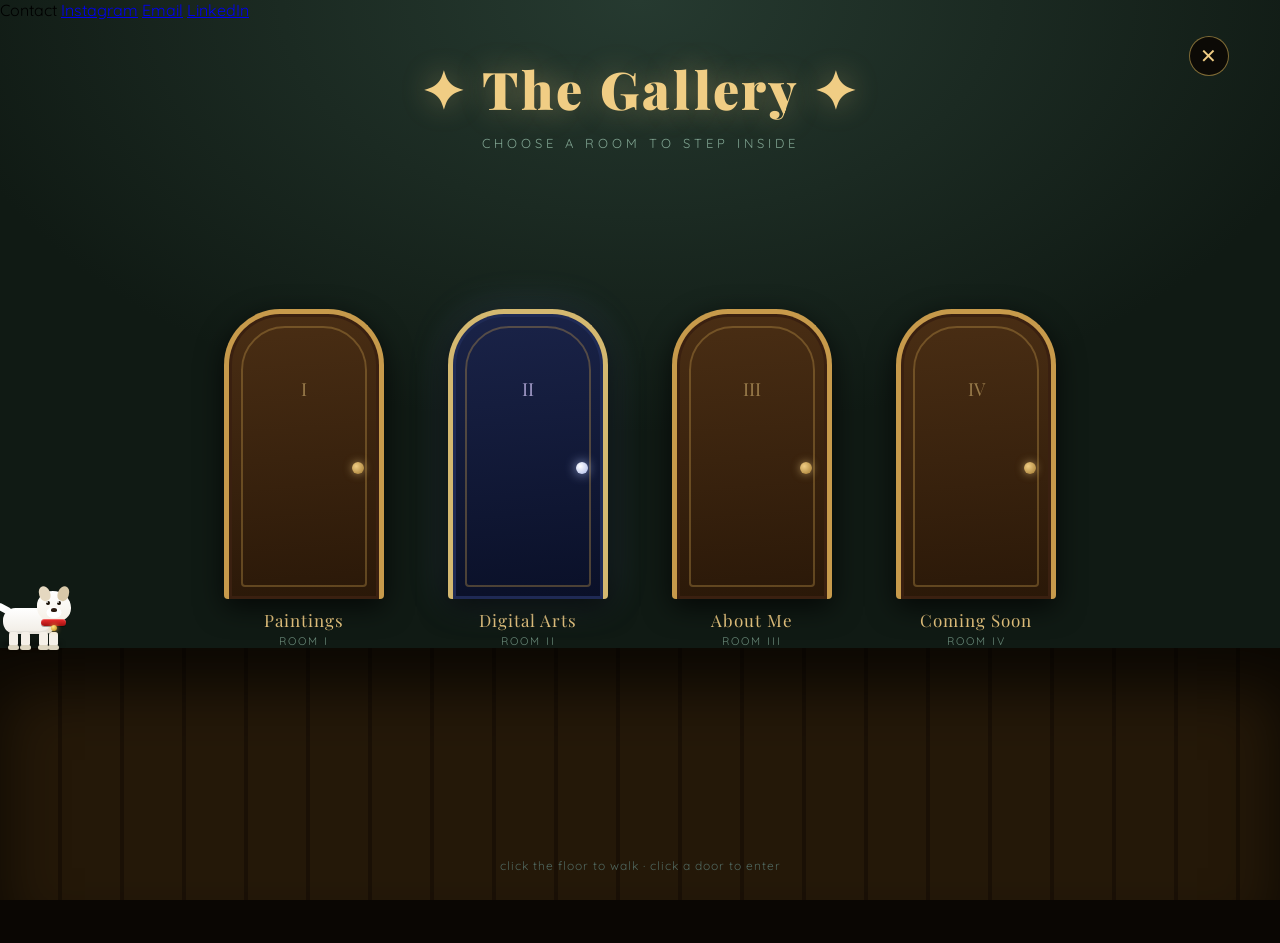
==== commit b68bb186: "minor fixes" ====
--- a/index.html
+++ b/index.html
@@ -2,28 +2,40 @@
 <html lang="en">
 <head>
   <meta charset="UTF-8">
-  <title>The Gallery</title>
+  <title>The Gallery — Subhajeet Mishra</title>
+  <meta name="description" content="A walkable art gallery portfolio by Subhajeet Mishra — paintings, digital art, and the story behind the work.">
   <meta name="viewport" content="width=device-width, initial-scale=1.0">
+
+  <meta property="og:title" content="The Gallery — Subhajeet Mishra">
+  <meta property="og:description" content="Step inside a walkable art gallery — paintings, digital art, and the story behind the work.">
+  <meta property="og:type" content="website">
+  <meta property="og:image" content="assets/og-preview.jpg">
+  <meta property="og:url" content="https://portfoli-gallery.vercel.app">
   <link href="https://fonts.googleapis.com/css2?family=Playfair+Display:ital,wght@0,700;0,900;1,700&family=Cinzel:wght@500;700&family=Caveat:wght@500;700&family=Quicksand:wght@500;600;700&display=swap" rel="stylesheet">
   <link rel="stylesheet" href="css/style.css">
 
   <style>
-    /* shared cap — wall zone ends at 66%, frames start at 28%, so max 35vh */
-    .frame { max-height: 35vh; }
-
-    /* Room I frames */
-    #f1 { width: clamp(140px, 18vw, 220px); aspect-ratio: 791 / 1077; }
-    #f2 { width: clamp(200px, 24vw, 300px); aspect-ratio: 773 / 558;  max-height: 30vh; }
-    #f3 { width: clamp(140px, 17vw, 210px); aspect-ratio: 595 / 876; }
-    #f4 { width: clamp(140px, 18vw, 220px); aspect-ratio: 643 / 896; }
-    #f5 { width: clamp(140px, 18vw, 220px); aspect-ratio: 674 / 870; }
+    /* Frame sizing — bottom-anchored at 34% from bottom (just above dado at 34%)
+       Max height = wall zone (66vh) minus top breathing room (~8vh) = ~58vh
+       Frames grow upward from the dado, never crossing it downward.
+       object-fit: contain — always shows the FULL artwork, no cropping */
+    /* Cap height so frames never bleed past the wall zone (66vh)
+       and always sit comfortably above the dado/floor. */
+    .frame { max-height: calc(66vh - 110px); }
+
+    /* Room I frames — sized by width, aspect-ratio lets height be natural */
+    #f1 { width: clamp(140px, 16vw, 210px); aspect-ratio: 791 / 1077; }
+    #f2 { width: clamp(180px, 22vw, 280px); aspect-ratio: 773 / 558; }
+    #f3 { width: clamp(140px, 16vw, 200px); aspect-ratio: 595 / 876; }
+    #f4 { width: clamp(140px, 16vw, 210px); aspect-ratio: 643 / 896; }
+    #f5 { width: clamp(140px, 16vw, 210px); aspect-ratio: 674 / 870; }
 
     /* Room II — each frame sized to its actual image ratio */
-    #c1 { width: clamp(160px, 20vw, 250px); aspect-ratio: 894 / 774; }
-    #c2 { width: clamp(160px, 18vw, 230px); aspect-ratio: 893 / 827; }
-    #c3 { width: clamp(140px, 17vw, 210px); aspect-ratio: 669 / 894; }
-    #c4 { width: clamp(140px, 17vw, 210px); aspect-ratio: 667 / 894; }
-    #c5 { width: clamp(160px, 20vw, 250px); aspect-ratio: 897 / 700; }
+    #c1 { width: clamp(160px, 20vw, 260px); aspect-ratio: 894 / 774; }
+    #c2 { width: clamp(160px, 18vw, 240px); aspect-ratio: 893 / 827; }
+    #c3 { width: clamp(160px, 18vw, 240px); aspect-ratio: 669 / 894; }
+    #c4 { width: clamp(160px, 18vw, 240px); aspect-ratio: 667 / 894; }
+    #c5 { width: clamp(160px, 20vw, 260px); aspect-ratio: 897 / 700; }
   </style>
 </head>
 <body>
@@ -34,21 +46,26 @@
     <div class="hall-title">✦ The Gallery ✦</div>
     <div class="hall-sub">choose a room to step inside</div>
 
-    <div class="doors-row">
-      <div class="door-wrap" data-room="room1">
+    <div class="doors-row" role="navigation" aria-label="Choose a room">
+      <div class="door-wrap" data-room="room1" role="button" tabindex="0" aria-label="Enter Room I — Paintings">
         <div class="door"><div class="door-roman">I</div></div>
         <div class="door-label">Paintings</div>
         <div class="door-sub">Room I</div>
       </div>
-      <div class="door-wrap" data-room="room2">
+      <div class="door-wrap" data-room="room2" role="button" tabindex="0" aria-label="Enter Room II — Digital Arts">
         <div class="door door-celestial"><div class="door-roman">II</div></div>
         <div class="door-label">Digital Arts</div>
         <div class="door-sub">Room II</div>
       </div>
-      <div class="door-wrap locked" data-tip="Coming soon">
-        <div class="door"><div class="door-roman">III</div></div>
+      <div class="door-wrap" data-room="room3" role="button" tabindex="0" aria-label="Enter Room III — About Me">
+        <div class="door door-opera"><div class="door-roman">III</div></div>
         <div class="door-label">About Me</div>
-        <div class="door-sub">Coming soon</div>
+        <div class="door-sub">Room III</div>
+      </div>
+      <div class="door-wrap" id="doorComingSoon" role="button" tabindex="0" aria-label="View Room IV — Coming Soon">
+        <div class="door door-comingsoon"><div class="door-roman">IV</div></div>
+        <div class="door-label">Coming Soon</div>
+        <div class="door-sub">Room IV</div>
       </div>
     </div>
 
@@ -83,15 +100,25 @@
         </div>
         <div class="dog-collar"></div>
       </div>
-    </div>
+    </div><!-- #char-hall -->
+
+
 
     <div class="locked-tip" id="locked-tip"></div>
+
+    <!-- Hallway contact bar -->
+    <div class="hall-contact">
+      <span class="hall-contact-title">Contact</span>
+      <a href="https://www.instagram.com/subhaaaaa_/" target="_blank" rel="noopener">Instagram</a>
+      <a href="mailto:subhajeet07mishra@gmail.com">Email</a>
+      <a href="https://www.linkedin.com/in/subhajeet-mishra-a531a4311/" target="_blank" rel="noopener">LinkedIn</a>
+    </div>
   </div><!-- #hall -->
 
 
   <!-- ═══════════ ROOM 1 — PAINTINGS ═══════════ -->
   <div class="scene" id="room1">
-    <div class="room-title">Room I — Paintings</div>
+    <div class="room-title">Room I — The Grand Hall</div>
     <button class="back-btn" data-back>← Hallway</button>
     <div class="room-hint">← → arrow keys or A / D to walk</div>
     <div class="exit-hint-pill" id="exitHint">walk through the archway to exit →</div>
@@ -112,22 +139,22 @@
       <div class="r1-arch-label">EXIT →</div>
       <div class="r1-carpet"></div>
 
-      <div class="spotlight" style="left:120px;  top:0; width:300px; height:22%;"></div>
-      <div class="frame-halo" style="left:70px;   top:12%; width:400px; height:380px;"></div>
-      <div class="spotlight" style="left:590px;  top:0; width:300px; height:27%;"></div>
-      <div class="frame-halo" style="left:540px;  top:17%; width:400px; height:360px;"></div>
-      <div class="spotlight" style="left:1020px; top:0; width:300px; height:20%;"></div>
-      <div class="frame-halo" style="left:970px;  top:10%; width:400px; height:380px;"></div>
-      <div class="spotlight" style="left:1500px; top:0; width:300px; height:21%;"></div>
-      <div class="frame-halo" style="left:1450px; top:11%; width:400px; height:370px;"></div>
-      <div class="spotlight" style="left:1970px; top:0; width:300px; height:22%;"></div>
-      <div class="frame-halo" style="left:1920px; top:12%; width:400px; height:370px;"></div>
-
-      <div class="spotlight-reflect" style="left:120px;  top:48%; width:300px; height:18%;"></div>
-      <div class="spotlight-reflect" style="left:590px;  top:48%; width:300px; height:18%;"></div>
-      <div class="spotlight-reflect" style="left:1020px; top:48%; width:300px; height:18%;"></div>
-      <div class="spotlight-reflect" style="left:1500px; top:48%; width:300px; height:18%;"></div>
-      <div class="spotlight-reflect" style="left:1970px; top:48%; width:300px; height:18%;"></div>
+      <div class="spotlight" style="left:120px;  top:0; width:300px; height:66%;"></div>
+      <div class="frame-halo" style="left:70px;   top:18%; width:400px; height:48%;"></div>
+      <div class="spotlight" style="left:590px;  top:0; width:300px; height:66%;"></div>
+      <div class="frame-halo" style="left:540px;  top:18%; width:400px; height:48%;"></div>
+      <div class="spotlight" style="left:1020px; top:0; width:300px; height:66%;"></div>
+      <div class="frame-halo" style="left:970px;  top:18%; width:400px; height:48%;"></div>
+      <div class="spotlight" style="left:1500px; top:0; width:300px; height:66%;"></div>
+      <div class="frame-halo" style="left:1450px; top:18%; width:400px; height:48%;"></div>
+      <div class="spotlight" style="left:1970px; top:0; width:300px; height:66%;"></div>
+      <div class="frame-halo" style="left:1920px; top:18%; width:400px; height:48%;"></div>
+
+      <div class="spotlight-reflect" style="left:120px;  top:66%; width:300px; height:18%;"></div>
+      <div class="spotlight-reflect" style="left:590px;  top:66%; width:300px; height:18%;"></div>
+      <div class="spotlight-reflect" style="left:1020px; top:66%; width:300px; height:18%;"></div>
+      <div class="spotlight-reflect" style="left:1500px; top:66%; width:300px; height:18%;"></div>
+      <div class="spotlight-reflect" style="left:1970px; top:66%; width:300px; height:18%;"></div>
 
       <div class="wall-sconce" style="left:485px;"><div class="sconce-backplate"></div><div class="sconce-arm"></div><div class="sconce-cup"><div class="sconce-flame"><div class="sconce-flame-inner"></div></div><div class="sconce-glow-halo"></div></div></div>
       <div class="wall-sconce" style="left:975px;"><div class="sconce-backplate"></div><div class="sconce-arm"></div><div class="sconce-cup"><div class="sconce-flame"><div class="sconce-flame-inner"></div></div><div class="sconce-glow-halo"></div></div></div>
@@ -166,43 +193,43 @@
       <div class="orb" style="left:2050px; bottom:41%; animation-duration:6.1s; animation-delay:1.8s;"></div>
       <div class="orb" style="left:2250px; bottom:36%; animation-duration:4.7s; animation-delay:.9s;"></div>
 
-      <div id="f1" class="frame" style="left:160px; top:17%;"
+      <div id="f1" class="frame" style="left:270px; bottom:calc(34% + 90px); transform:translateX(-50%);"
            data-title="Rani Padmini"
            data-desc="A portrayal of Rani Padmavati — grace, strength, and historical significance through intricate ornamentation, rich detailing, and a regal composition. Her presence commands silence.">
         <div class="frame-border"></div>
-        <div class="frame-mat"><img src="assets/paintings/padmavati.jpg" alt="Rani Padmini"></div>
+        <div class="frame-mat"><img loading="lazy" decoding="async" src="assets/paintings/padmavati.jpg" alt="Rani Padmini"></div>
         <div class="frame-label-plate">Rani Padmini</div>
       </div>
 
-      <div id="f2" class="frame" style="left:600px; top:24%;"
+      <div id="f2" class="frame" style="left:740px; bottom:calc(34% + 90px); transform:translateX(-50%);"
            data-title="Surgical Strike"
            data-desc="Inspired by Operation Sindoor, this artwork captures determination, leadership, and intensity under pressure — the courage and unwavering commitment of those who stand in defense of the nation.">
         <div class="frame-border"></div>
-        <div class="frame-mat"><img src="assets/paintings/howsthejosh.png" alt="Surgical Strike"></div>
+        <div class="frame-mat"><img loading="lazy" decoding="async" src="assets/paintings/howsthejosh.jpg" alt="Surgical Strike"></div>
         <div class="frame-label-plate">Surgical Strike</div>
       </div>
 
-      <div id="f3" class="frame" style="left:1070px; top:15%;"
+      <div id="f3" class="frame" style="left:1170px; bottom:calc(34% + 90px); transform:translateX(-50%);"
            data-title="Splash"
            data-desc="A vibrant portrait capturing uninhibited happiness through expressive colors, dynamic highlights, and fluid textures. It celebrates innocence, freedom, and the simple moments that define youthful joy.">
         <div class="frame-border"></div>
-        <div class="frame-mat"><img src="assets/paintings/splash.png" alt="Splash"></div>
+        <div class="frame-mat"><img loading="lazy" decoding="async" src="assets/paintings/splash.jpg" alt="Splash"></div>
         <div class="frame-label-plate">Splash</div>
       </div>
 
-      <div id="f4" class="frame" style="left:1550px; top:17%;"
+      <div id="f4" class="frame" style="left:1650px; bottom:calc(34% + 90px); transform:translateX(-50%);"
            data-title="Shershaah"
            data-desc="A tribute to one of India's most celebrated war heroes. Through realism and expressive detailing, the artwork honors his legacy of patriotism, resilience, and service to the nation.">
         <div class="frame-border"></div>
-        <div class="frame-mat"><img src="assets/paintings/shershaah.png" alt="Shershaah"></div>
+        <div class="frame-mat"><img loading="lazy" decoding="async" src="assets/paintings/shershaah.jpg" alt="Shershaah"></div>
         <div class="frame-label-plate">Shershaah</div>
       </div>
 
-      <div id="f5" class="frame" style="left:2020px; top:17%;"
+      <div id="f5" class="frame" style="left:2120px; bottom:calc(34% + 90px); transform:translateX(-50%);"
            data-title="Her / Hope"
            data-desc="A monochromatic portrait exploring vulnerability through expressive eyes and meticulous graphite detailing. The subject's gaze conveys a quiet blend of sorrow, resilience, and hope.">
         <div class="frame-border"></div>
-        <div class="frame-mat"><img src="assets/paintings/girl.png" alt="Her / Hope"></div>
+        <div class="frame-mat"><img loading="lazy" decoding="async" src="assets/paintings/girl.jpg" alt="Her / Hope"></div>
         <div class="frame-label-plate">Her · Hope</div>
       </div>
 
@@ -239,22 +266,22 @@
     </div>
 
     <div class="mobile-controls">
-      <button data-mob="left">◀</button>
-      <button data-mob="right">▶</button>
+      <button data-mob="left" aria-label="Walk left">◀</button>
+      <button data-mob="right" aria-label="Walk right">▶</button>
     </div>
   </div><!-- #room1 -->
 
 
   <!-- ═══════════ ROOM 2 — CELESTIAL REFLECTION GALLERY ═══════════ -->
   <div class="scene" id="room2">
-    <div class="room-title r2-title">Room II — The Celestial Reflection Gallery</div>
+    <div class="room-title r2-title">Room II — The Hall of Constellations</div>
     <button class="back-btn back-btn-celestial" data-back>← Hallway</button>
     <div class="room-hint r2-hint">← → arrow keys or A / D to walk · look down at the obsidian</div>
     <div class="exit-hint-pill exit-hint-pill-celestial" id="exitHint2">walk through the archway to exit →</div>
     <div class="exit-nav exit-nav-celestial" id="exitNav2">
       <button class="exit-nav-btn exit-nav-btn-prev" id="exitNavToRoom1">← Room I</button>
       <button class="exit-nav-btn" id="exitNavGallery2">Back to Gallery</button>
-      <button class="exit-nav-btn exit-nav-btn-locked" title="Coming soon">Room III → <span class="exit-nav-soon">soon</span></button>
+      <button class="exit-nav-btn exit-nav-btn-next" id="exitNavToRoom3">Room III →</button>
     </div>
 
     <!-- drifting starfield overlay (screen-space, doesn't scroll) -->
@@ -365,20 +392,20 @@
 
       <!-- moonbeam spotlights — centred on each frame -->
       <!-- cx: c1=285 c2=715 c3=1175 c4=1655 c5=2145  spot=cx-150  halo=cx-200 -->
-      <div class="r2-spotlight"  style="left:135px;  top:0; width:300px; height:65%;"></div>
-      <div class="r2-frame-halo" style="left:85px;   top:24%; width:400px; height:42%;"></div>
-
-      <div class="r2-spotlight"  style="left:565px;  top:0; width:300px; height:65%;"></div>
-      <div class="r2-frame-halo" style="left:515px;  top:24%; width:400px; height:42%;"></div>
-
-      <div class="r2-spotlight"  style="left:1025px; top:0; width:300px; height:65%;"></div>
-      <div class="r2-frame-halo" style="left:975px;  top:24%; width:400px; height:42%;"></div>
-
-      <div class="r2-spotlight"  style="left:1505px; top:0; width:300px; height:65%;"></div>
-      <div class="r2-frame-halo" style="left:1455px; top:24%; width:400px; height:42%;"></div>
-
-      <div class="r2-spotlight"  style="left:1995px; top:0; width:300px; height:65%;"></div>
-      <div class="r2-frame-halo" style="left:1945px; top:24%; width:400px; height:42%;"></div>
+      <div class="r2-spotlight"  style="left:135px;  top:0; width:300px; height:66%;"></div>
+      <div class="r2-frame-halo" style="left:85px;   top:18%; width:400px; height:48%;"></div>
+
+      <div class="r2-spotlight"  style="left:565px;  top:0; width:300px; height:66%;"></div>
+      <div class="r2-frame-halo" style="left:515px;  top:18%; width:400px; height:48%;"></div>
+
+      <div class="r2-spotlight"  style="left:1025px; top:0; width:300px; height:66%;"></div>
+      <div class="r2-frame-halo" style="left:975px;  top:18%; width:400px; height:48%;"></div>
+
+      <div class="r2-spotlight"  style="left:1505px; top:0; width:300px; height:66%;"></div>
+      <div class="r2-frame-halo" style="left:1455px; top:18%; width:400px; height:48%;"></div>
+
+      <div class="r2-spotlight"  style="left:1995px; top:0; width:300px; height:66%;"></div>
+      <div class="r2-frame-halo" style="left:1945px; top:18%; width:400px; height:48%;"></div>
 
       <!-- reflected moonbeams — start at dado (66%) -->
       <div class="r2-spotlight-reflect" style="left:135px;  top:66%; width:300px; height:18%;"></div>
@@ -445,43 +472,43 @@
 
       <!-- ═══════════ ROOM 2 — DIGITAL PAINTINGS ═══════════ -->
 
-      <div id="c1" class="frame r2-frame" style="left:160px; top:28%;"
+      <div id="c1" class="frame r2-frame" style="left:285px; bottom:calc(34% + 90px); transform:translateX(-50%);"
            data-title="Bubbleheart"
            data-desc="Created for the Mermay challenge, this illustration reimagines the universal experience of a childhood crush through an underwater classroom. From secret notes to shy glances, the piece captures the innocence, excitement, and quiet wonder of first affection beneath the waves.">
         <div class="r2-frame-border"></div>
-        <div class="r2-frame-mat"><img src="assets/paintings/crush.png" alt="Bubbleheart"></div>
+        <div class="r2-frame-mat"><img loading="lazy" decoding="async" src="assets/paintings/crush.jpg" alt="Bubbleheart"></div>
         <div class="r2-frame-label-plate">Bubbleheart</div>
       </div>
 
-      <div id="c2" class="frame r2-frame" style="left:600px; top:28%;"
+      <div id="c2" class="frame r2-frame" style="left:715px; bottom:calc(34% + 90px); transform:translateX(-50%);"
            data-title="You Have You"
            data-desc="Created for the Inktober prompt You Have You, this artwork visualizes a meeting between past and present selves. It explores growth, self-compassion, and the realization that through every challenge, change, and triumph, we remain our own constant companion.">
         <div class="r2-frame-border"></div>
-        <div class="r2-frame-mat"><img src="assets/paintings/youhaveyou.png" alt="You Have You"></div>
+        <div class="r2-frame-mat"><img loading="lazy" decoding="async" src="assets/paintings/youhaveyou.jpg" alt="You Have You"></div>
         <div class="r2-frame-label-plate">You Have You</div>
       </div>
 
-      <div id="c3" class="frame r2-frame" style="left:1070px; top:28%;"
+      <div id="c3" class="frame r2-frame" style="left:1175px; bottom:calc(34% + 90px); transform:translateX(-50%);"
            data-title="Strength"
            data-desc="Created for Mermay and inspired by the story of Olympic champion Matthias Steiner, this illustration celebrates the power of love as a source of strength and motivation. Through an underwater interpretation, it reflects on how the memory and support of those we cherish can guide us through challenges and help us achieve what once seemed impossible.">
         <div class="r2-frame-border"></div>
-        <div class="r2-frame-mat"><img src="assets/paintings/Olympics.png" alt="Strength"></div>
+        <div class="r2-frame-mat"><img loading="lazy" decoding="async" src="assets/paintings/Olympics.jpg" alt="Strength"></div>
         <div class="r2-frame-label-plate">Strength</div>
       </div>
 
-      <div id="c4" class="frame r2-frame" style="left:1550px; top:28%;"
+      <div id="c4" class="frame r2-frame" style="left:1655px; bottom:calc(34% + 90px); transform:translateX(-50%);"
            data-title="Mumma"
            data-desc="Created for the Mermay prompt Shellphone and inspired by Mother's Day, this artwork honors the quiet resilience of mothers. It celebrates their ability to offer comfort, support, and unconditional love while carrying countless responsibilities of their own.">
         <div class="r2-frame-border"></div>
-        <div class="r2-frame-mat"><img src="assets/paintings/Mother.png" alt="Mumma"></div>
+        <div class="r2-frame-mat"><img loading="lazy" decoding="async" src="assets/paintings/Mother.jpg" alt="Mumma"></div>
         <div class="r2-frame-label-plate">Mumma</div>
       </div>
 
-      <div id="c5" class="frame r2-frame" style="left:2020px; top:28%;"
+      <div id="c5" class="frame r2-frame" style="left:2145px; bottom:calc(34% + 90px); transform:translateX(-50%);"
            data-title="The Deal"
            data-desc="Created for the Inktober prompt Deal and inspired by Life of Pi, this artwork explores the unspoken understanding between two unlikely companions. It reflects on trust, survival, and the connections that emerge when navigating the unknown together.">
         <div class="r2-frame-border"></div>
-        <div class="r2-frame-mat"><img src="assets/paintings/friends.png" alt="The Deal"></div>
+        <div class="r2-frame-mat"><img loading="lazy" decoding="async" src="assets/paintings/friends.jpg" alt="The Deal"></div>
         <div class="r2-frame-label-plate">The Deal</div>
       </div>
 
@@ -527,17 +554,391 @@
     </div>
 
     <div class="mobile-controls">
-      <button data-mob="left">◀</button>
-      <button data-mob="right">▶</button>
+      <button data-mob="left" aria-label="Walk left">◀</button>
+      <button data-mob="right" aria-label="Walk right">▶</button>
     </div>
   </div><!-- #room2 -->
 
+
+  <!-- ═══════════ ROOM 3 — THE ROYAL OPERA ═══════════ -->
+  <div class="scene" id="room3">
+    <div class="room-title r3-title">Room III — The Royal Opera</div>
+    <button class="back-btn back-btn-opera" data-back>← Hallway</button>
+    <button class="r3-comingsoon-btn" id="r3ComingSoonBtn">Coming Soon</button>
+
+    <div class="r3-camera" id="r3camera">
+      <div class="r3-house">
+
+        <!-- ceiling + dome -->
+        <div class="r3-ceiling">
+          <div class="r3-ceiling-rose"></div>
+          <div class="r3-cornice"></div>
+        </div>
+
+        <!-- chandeliers -->
+        <div class="r3-chandelier" style="left:20%;"><div class="r3-chain"></div><div class="r3-chand-canopy"></div><div class="r3-chand-tier"><span></span><span></span><span></span><span></span><span></span></div><div class="r3-chand-glow"></div></div>
+        <div class="r3-chandelier r3-chand-center" style="left:50%;"><div class="r3-chain"></div><div class="r3-chand-canopy"></div><div class="r3-chand-tier"><span></span><span></span><span></span><span></span><span></span><span></span><span></span></div><div class="r3-chand-glow"></div></div>
+        <div class="r3-chandelier" style="left:80%;"><div class="r3-chain"></div><div class="r3-chand-canopy"></div><div class="r3-chand-tier"><span></span><span></span><span></span><span></span><span></span></div><div class="r3-chand-glow"></div></div>
+
+        <!-- side balconies -->
+        <div class="r3-balconies r3-balc-left">
+          <div class="r3-balcony"></div><div class="r3-balcony"></div><div class="r3-balcony"></div>
+        </div>
+        <div class="r3-balconies r3-balc-right">
+          <div class="r3-balcony"></div><div class="r3-balcony"></div><div class="r3-balcony"></div>
+        </div>
+
+        <!-- wall chandeliers flanking the proscenium -->
+        <div class="r3-wall-chand r3-wall-chand-l">
+          <div class="r3-wc-chain"></div><div class="r3-wc-canopy"></div>
+          <div class="r3-wc-body"><span></span><span></span><span></span><span></span></div>
+          <div class="r3-wc-glow"></div>
+        </div>
+        <div class="r3-wall-chand r3-wall-chand-r">
+          <div class="r3-wc-chain"></div><div class="r3-wc-canopy"></div>
+          <div class="r3-wc-body"><span></span><span></span><span></span><span></span></div>
+          <div class="r3-wc-glow"></div>
+        </div>
+
+        <!-- decorative pilaster columns flanking stage -->
+        <div class="r3-pilaster r3-pilaster-l"></div>
+        <div class="r3-pilaster r3-pilaster-r"></div>
+
+        <!-- proscenium / stage arch -->
+        <div class="r3-proscenium">
+          <div class="r3-crest">♛</div>
+          <div class="r3-arch-inner">
+            <!-- stage interior -->
+            <div class="r3-stage" id="r3stage">
+              <div class="r3-stage-glow"></div>
+              <div class="r3-spotlight-beam"></div>
+              <div class="r3-dust" id="r3dust"></div>
+
+              <!-- credits roll -->
+              <div class="r3-credits" id="r3credits"><div class="r3-credits-roll" id="r3creditsRoll"></div></div>
+
+              <!-- manual reading panel — lives on the stage screen -->
+              <div class="r3-manual" id="r3manual">
+                <button class="r3-manual-close" id="r3manualClose">✕ Close</button>
+                <div class="r3-manual-inner" id="r3manualInner"></div>
+              </div>
+
+              <!-- end-sequence buttons — shown ON the stage screen -->
+              <div class="r3-endbtns" id="r3endbtns">
+                <button class="r3-btn" id="r3replay">⟲ Replay</button>
+                <button class="r3-btn r3-btn-ghost" id="r3manualBtn">☰ Read Manually</button>
+              </div>
+
+              <!-- skip credits — visible only while credits roll -->
+              <button class="r3-skip" id="r3skip">Skip Credits ⤼</button>
+
+              <!-- tap prompt -->
+              <div class="r3-prompt" id="r3prompt">✦ Tap the Stage to Begin ✦</div>
+            </div>
+            <!-- velvet curtains -->
+            <div class="r3-curtain r3-curtain-l" id="r3curtainL"></div>
+            <div class="r3-curtain r3-curtain-r" id="r3curtainR"></div>
+          </div>
+        </div>
+
+        <!-- LEFT WALL — Achievements (single unified wall) -->
+        <div class="r3-wallpanel r3-wall-left">
+          <div class="r3-wall-surface">
+            <div class="r3-wall-sconce-l"><div class="r3-wsconce-arm"></div><div class="r3-wsconce-cup"><div class="r3-wsconce-flame"></div></div></div>
+            <div class="r3-achievement-section">
+              <div class="r3-plate">Achievements</div>
+              <div class="r3-ach-frames">
+                <div class="r3-ach-item">
+                  <div class="r3-ach-frame"
+                       data-title="Portrait for Vishal Batra"
+                       data-desc="Presenting my portrait of Vishal Batra, the brother of Captain Vikram Batra, was one of the biggest milestones in my artistic journey. Ever since I was a kid, I've loved drawing portraits of people. I always wondered how it would feel if the person I drew actually got to see my artwork — this moment felt like that childhood dream finally coming true. I had also made a portrait of Captain Vikram Batra as portrayed in Shershaah, which you can find in Room 1. I'm truly humbled to have had this opportunity, and it has only motivated me to keep creating. Stay tuned for more portraits!"
+                       data-quote="&quot;A childhood dream, finally coming true.&quot;">
+                    <div class="r3-ach-frame-border"></div>
+                    <div class="r3-ach-frame-mat">
+                      <img loading="lazy" decoding="async" src="assets/achievements/vishal-batra-portrait.jpeg" alt="Portrait for Vishal Batra">
+                    </div>
+                  </div>
+                  <div class="r3-ach-plate">Portrait for Vishal Batra</div>
+                </div>
+                <div class="r3-ach-item">
+                  <div class="r3-ach-frame"
+                       data-title="First Medal — Splash"
+                       data-desc="I've been holding crayons and brushes ever since I was a kid. Growing up, I participated in several art competitions, always trying my best to win one. Every competition taught me something new and pushed me to keep improving. It wasn't until Splash by Axis Bank that I finally received my first medal — a Silver Medal. Looking back, this small milestone always brings a smile to my face and reminds me to believe in myself, because with enough dedication, I know I can always do it."
+                       data-quote="&quot;Believe in yourself — dedication always gets you there.&quot;">
+                    <div class="r3-ach-frame-border"></div>
+                    <div class="r3-ach-frame-mat">
+                      <img loading="lazy" decoding="async" src="assets/achievements/first-medal.jpeg" alt="First Medal — Splash by Axis Bank">
+                    </div>
+                  </div>
+                  <div class="r3-ach-plate">First Medal — Splash</div>
+                </div>
+              </div>
+            </div>
+          </div>
+        </div>
+
+        <!-- RIGHT WALL — KRAFTOVITY gallery panel -->
+        <div class="r3-wallpanel r3-wall-right">
+          <div class="r3-wall-surface r3-wall-surface-right">
+            <div class="r3-wall-sconce-l r3-wall-sconce-r"><div class="r3-wsconce-arm"></div><div class="r3-wsconce-cup"><div class="r3-wsconce-flame"></div></div></div>
+            <div class="r3-kraftovity-section">
+              <div class="r3-kraftovity-title">KRAFTOVITY</div>
+              <div class="r3-kraftovity-rule"></div>
+              <div class="r3-kv-grid">
+                <div class="r3-kv-frame"
+                     data-title="KIIT Fest 9.0"
+                     data-desc="Celebrating the successful completion of KIIT Fest 9.0 with an amazing team and unforgettable memories."
+                     data-quote="&quot;Creativity is intelligence having fun.&quot;">
+                  <div class="r3-kv-frame-inner"><img loading="lazy" decoding="async" src="assets/kraftovity/kiit-fest-9.jpeg" alt="KIIT Fest 9.0"></div>
+                </div>
+                <div class="r3-kv-frame"
+                     data-title="Face Painting Event"
+                     data-desc="We participated in the face painting event hosted by IIT Kharagpur during their Spring Fest. This was one of the many events in which Kraftovity took part."
+                     data-quote="&quot;Every brush stroke is a heartbeat on canvas.&quot;">
+                  <div class="r3-kv-frame-inner"><img loading="lazy" decoding="async" src="assets/kraftovity/face-painting-iit-kgp.jpeg" alt="Face Painting Event at IIT Kharagpur Spring Fest"></div>
+                </div>
+                <div class="r3-kv-frame"
+                     data-title="Meeting Padma Shri Adwaita Gadanayak"
+                     data-desc="It was a workshop hosted by Kraftovity where we got the opportunity to meet Padma Shri awardee and renowned sculptor Adwaita Gadanayak."
+                     data-quote="&quot;Make visible what, without you, might never have been seen.&quot;">
+                  <div class="r3-kv-frame-inner"><img loading="lazy" decoding="async" src="assets/kraftovity/adwaita-gadanayak.jpeg" alt="Meeting Padma Shri Adwaita Gadanayak"></div>
+                </div>
+                <div class="r3-kv-frame"
+                     data-title="Kraftovity Decorations"
+                     data-desc="A glimpse of the events decorated by Kraftovity — Halloween, Sharod Agamoni, Kritarth, and MasterChef."
+                     data-quote="&quot;Art washes from the soul the dust of everyday life.&quot;">
+                  <div class="r3-kv-frame-inner"><img loading="lazy" decoding="async" src="assets/kraftovity/decorations.jpeg" alt="Kraftovity Decorations — Halloween, Sharod Agamoni, Kritarth, MasterChef"></div>
+                </div>
+              </div>
+            <div class="r3-kv-more">✦ More memorable frames coming soon ✦</div>
+            <div class="r3-kv-quote">"A place that helped me reconnect with a part of myself I thought I'd left behind. What once was just a childhood hobby found its way back into my life here. More than just a society, I found a family that made every moment meaningful. Forever grateful for the memories, the people, and the passion this place gave back to me."</div>
+            </div>
+          </div>
+        </div>
+
+        <!-- stage apron + floor -->
+        <div class="r3-apron"></div>
+        <div class="r3-floor"></div>
+        <div class="r3-floor-rail r3-floor-rail-left" aria-hidden="true">
+          <span class="r3-floor-rail-post"></span><span class="r3-floor-rail-post"></span>
+        </div>
+        <div class="r3-floor-rail r3-floor-rail-right" aria-hidden="true">
+          <span class="r3-floor-rail-post"></span><span class="r3-floor-rail-post"></span>
+        </div>
+
+        <!-- audience: seated row -->
+        <div class="r3-audience">
+          <!-- back row removed to prevent overlap with theatre screen -->
+          <!-- middle row -->
+          <div class="r3-seat-row r3-seat-row-mid">
+            <div class="r3-theater-seat r3-theater-seat-empty"><div class="r3-seat-back"></div><div class="r3-seat-cushion"></div></div>
+            <div class="r3-theater-seat r3-theater-seat-empty"><div class="r3-seat-back"></div><div class="r3-seat-cushion"></div></div>
+            <div class="r3-theater-seat r3-theater-seat-empty"><div class="r3-seat-back"></div><div class="r3-seat-cushion"></div></div>
+            <div class="r3-theater-seat r3-theater-seat-empty"><div class="r3-seat-back"></div><div class="r3-seat-cushion"></div></div>
+            <div class="r3-theater-seat r3-theater-seat-empty"><div class="r3-seat-back"></div><div class="r3-seat-cushion"></div></div>
+            <div class="r3-theater-seat r3-theater-seat-empty"><div class="r3-seat-back"></div><div class="r3-seat-cushion"></div></div>
+            <div class="r3-theater-seat r3-theater-seat-empty"><div class="r3-seat-back"></div><div class="r3-seat-cushion"></div></div>
+            <div class="r3-theater-seat r3-theater-seat-empty"><div class="r3-seat-back"></div><div class="r3-seat-cushion"></div></div>
+            <div class="r3-theater-seat r3-theater-seat-empty"><div class="r3-seat-back"></div><div class="r3-seat-cushion"></div></div>
+            <div class="r3-theater-seat r3-theater-seat-empty"><div class="r3-seat-back"></div><div class="r3-seat-cushion"></div></div>
+          </div>
+          <!-- front row (closest, where character + dog sit) -->
+          <div class="r3-seat-row">
+            <div class="r3-theater-seat r3-theater-seat-empty"><div class="r3-seat-back"></div><div class="r3-seat-cushion"></div></div>
+            <div class="r3-theater-seat r3-theater-seat-empty"><div class="r3-seat-back"></div><div class="r3-seat-cushion"></div></div>
+            <div class="r3-theater-seat r3-theater-seat-empty"><div class="r3-seat-back"></div><div class="r3-seat-cushion"></div></div>
+            <div class="r3-theater-seat r3-theater-seat-empty"><div class="r3-seat-back"></div><div class="r3-seat-cushion"></div></div>
+            <div class="r3-theater-seat r3-theater-seat-empty">
+              <div class="r3-seat-back"></div>
+              <div class="r3-seat-cushion"></div>
+            </div>
+            <div class="r3-theater-seat r3-theater-seat-occupied" id="r3char">
+              <div class="r3-seat-back"></div>
+              <div class="r3-seat-cushion"></div>
+              <div class="r3-seated-figure">
+                <div class="char-scale-r3sit">
+                  <div class="char-rig r3-sit" id="r3-rig">
+                    <div class="char-shadow-el"></div>
+                    <div class="char-leg l"></div>
+                    <div class="char-leg r"></div>
+                    <div class="char-torso"></div>
+                    <div class="char-arm l"></div>
+                    <div class="char-head"></div>
+                    <div class="char-eye l"></div><div class="char-eye r"></div>
+                    <div class="char-blush l"></div><div class="char-blush r"></div>
+                    <div class="char-cap"></div>
+                    <div class="char-hair"></div>
+                    <div class="char-arm r"></div>
+                  </div>
+                </div>
+              </div>
+            </div>
+            <div class="r3-theater-seat r3-theater-seat-dog" id="r3dogSeat">
+              <div class="r3-seat-back"></div>
+              <div class="r3-seat-cushion"></div>
+              <div class="r3-seated-figure">
+                <div class="dog-rig r3-dog-sit" id="r3-dog">
+                  <div class="dog-shadow"></div>
+                  <div class="dog-tail"></div>
+                  <div class="dog-body"></div>
+                  <div class="dog-leg dog-leg-bl"></div><div class="dog-leg dog-leg-br"></div>
+                  <div class="dog-leg dog-leg-fl"></div><div class="dog-leg dog-leg-fr"></div>
+                  <div class="dog-head">
+                    <div class="dog-ear dog-ear-l"></div><div class="dog-ear dog-ear-r"></div>
+                    <div class="dog-eye dog-eye-l"></div><div class="dog-eye dog-eye-r"></div>
+                    <div class="dog-snout"></div><div class="dog-nose"></div>
+                  </div>
+                  <div class="dog-collar"></div>
+                </div>
+              </div>
+            </div>
+            <div class="r3-theater-seat r3-theater-seat-empty">
+              <div class="r3-seat-back"></div>
+              <div class="r3-seat-cushion"></div>
+            </div>
+            <div class="r3-theater-seat r3-theater-seat-empty">
+              <div class="r3-seat-back"></div>
+              <div class="r3-seat-cushion"></div>
+            </div>
+            <div class="r3-theater-seat r3-theater-seat-empty"><div class="r3-seat-back"></div><div class="r3-seat-cushion"></div></div>
+            <div class="r3-theater-seat r3-theater-seat-empty"><div class="r3-seat-back"></div><div class="r3-seat-cushion"></div></div>
+            <div class="r3-theater-seat r3-theater-seat-empty"><div class="r3-seat-back"></div><div class="r3-seat-cushion"></div></div>
+          </div>
+          <!-- aisle rails removed; floor elegance via CSS golden borders -->
+        </div>
+
+        <!-- contact me -->
+        <div class="r3-contact">
+          <div class="r3-contact-title">Contact Me</div>
+          <div class="r3-contact-links">
+            <a href="https://www.instagram.com/subhaaaaa_/" target="_blank" rel="noopener" data-c="Instagram">Instagram</a>
+            <a href="mailto:subhajeet07mishra@gmail.com" data-c="Email">Email</a>
+            <a href="https://www.linkedin.com/in/subhajeet-mishra-a531a4311/" target="_blank" rel="noopener" data-c="LinkedIn">LinkedIn</a>
+
+          </div>
+        </div>
+
+        <!-- Ceiling decoration overlay: medallions + gold trim arches + ornate centre -->
+        <div class="r3-ceiling-deco" aria-hidden="true">
+          <div class="r3-ceil-medallion r3-cm-l"></div>
+          <div class="r3-ceil-medallion r3-cm-r"></div>
+          <div class="r3-ceil-arch r3-ca-1"></div>
+          <div class="r3-ceil-arch r3-ca-2"></div>
+          <div class="r3-ceil-arch r3-ca-3"></div>
+          <div class="r3-ceil-arch r3-ca-4"></div>
+          <div class="r3-ceil-fresco">
+            <div class="r3-fresco-frame"></div>
+            <div class="r3-fresco-ring"></div>
+            <div class="r3-fresco-ring r3-fresco-ring-2"></div>
+            <div class="r3-fresco-crest">♛</div>
+            <div class="r3-fresco-rays">
+              <span></span><span></span><span></span><span></span>
+              <span></span><span></span><span></span><span></span>
+              <span></span><span></span><span></span><span></span>
+            </div>
+          </div>
+          <div class="r3-ceil-swag r3-swag-l"></div>
+          <div class="r3-ceil-swag r3-swag-r"></div>
+          <div class="r3-ceil-corner r3-cc-tl"></div>
+          <div class="r3-ceil-corner r3-cc-tr"></div>
+        </div>
+
+        <!-- Room-nav corner buttons -->
+        <div class="r3-roomnav">
+          <button id="r3NavRoom1">⟵ Room I</button>
+          <button id="r3NavRoom2">⟵ Room II</button>
+        </div>
+
+
+
+      </div><!-- .r3-house -->
+    </div><!-- .r3-camera -->
+
+  <!-- single source of truth for credits / manual text -->
+    <div id="r3-credit-source" hidden>
+      <div class="r3-cr-end">✦</div>
+      <div class="r3-cr-intro">Introducing</div>
+      <h1 class="r3-cr-name">SUBHAJEET MISHRA</h1>
+      <div class="r3-cr-role">artist • engineer • dreamer</div>
+      <div class="r3-cr-end">✦</div>
+
+      <h2>Who Am I?</h2>
+      <p>Hello!</p>
+      <p>This is the story of a little kid who started painting with broken crayons on the old walls of his home.</p>
+      <p>My parents always encouraged me to draw, no matter how messy it became. They smiled at every little sketch I made until they realized I might leave no wall untouched. That's when they handed me my very first sketchbook, and there has been no turning back ever since.</p>
+      <p>What began as childhood curiosity slowly became a lifelong passion.</p>
+      <p>Painting has always been my safe space. It excites me, challenges me, overwhelms me, and somehow, in the middle of it all, brings me peace. Whenever words fail me, colours find a way to speak. Every painting carries a small piece of who I am.</p>
+      <p>Today, I'm Subhajeet—a B.Tech student who still gets excited whenever he sees bright colours around him. Engineering has become a part of my life, but art has always been where I feel most alive. No matter where life takes me, I know I'll always return to a blank canvas with the same excitement I had as a child.</p>
+
+      <h2>My Vision</h2>
+      <p>My goal isn't just to create paintings. I want to create work that makes people pause, reflect, smile, or see the world from a different perspective. If even one person connects with my work, I believe it has served its purpose.</p>
+      <p>I want my art to inspire conversations, spread kindness, and remind people that beauty can often be found in the simplest moments.</p>
+
+      <h2>My Journey</h2>
+      <p>During my school years, I completed my Pre-Final Year in Painting, a journey that strengthened both my artistic skills and my discipline.</p>
+      <p>Since then, every painting has been a lesson—each mistake helping me grow and each finished piece reminding me why I fell in love with art.</p>
+      <p>I hope to use what I've learned to create meaningful work and connect with others who share the same love for creativity.</p>
+
+      <h2>A Message To You</h2>
+      <p>If you're reading this, thank you for being here.</p>
+      <p>Whether you're an artist, someone who loves art, or simply a curious visitor, I'm grateful our paths crossed today.</p>
+      <p>I hope these paintings brought you a little peace, a little joy, or perhaps reminded you of a memory you thought you'd forgotten.</p>
+      <p>Thank you for walking through my gallery.</p>
+      <p>Every painting here carries a small piece of my journey.</p>
+      <p>Perhaps one of them will stay with you long after you've left.</p>
+
+      <h2>Until We Meet Again...</h2>
+
+      <div class="r3-cr-end">✦</div>
+    </div>
+  </div><!-- #room3 -->
+
+
+  <!-- ═══════════ COMING SOON OVERLAY (4th door) ═══════════ -->
+  <div id="coming-soon-overlay">
+    <div id="coming-soon-panel">
+      <button class="overlay-close" id="comingSoonClose" aria-label="Close">✕</button>
+      <div class="cs-heading">---- More Doors Coming Soon ----</div>
+      <div class="cs-grid">
+        <div class="cs-row">
+          <div class="cs-frame" data-zoom-type="video" data-zoom="assets/coming-soon/digital-animations.mp4">
+            <video src="assets/coming-soon/digital-animations.mp4" autoplay loop muted playsinline preload="none" aria-label="Digital Animations"></video>
+          </div>
+          <div class="cs-caption">
+            <h3>Digital Animations</h3>
+            <p>I'm currently exploring digital animations to bring my ideas to life. There's something exciting about making art move, and I can't wait to share what I've been working on.</p>
+          </div>
+        </div>
+        <div class="cs-row">
+          <div class="cs-frame" data-zoom="assets/coming-soon/social-media-graphic-design.jpeg"><img loading="lazy" decoding="async" src="assets/coming-soon/social-media-graphic-design.jpeg" alt="Social Media & Graphic Design"></div>
+          <div class="cs-caption">
+            <h3>Social Media &amp; Graphic Design</h3>
+            <p>I love designing creative visuals that are not just eye-catching but also tell a story. Every post is an opportunity to make something simple look aesthetic, engaging, and memorable.</p>
+          </div>
+        </div>
+        <div class="cs-row">
+          <div class="cs-frame" data-zoom="assets/coming-soon/photography.jpeg"><img loading="lazy" decoding="async" src="assets/coming-soon/photography.jpeg" alt="Photography"></div>
+          <div class="cs-caption">
+            <h3>Photography</h3>
+            <p>Photography has shown me that beauty isn't always in extraordinary places — it's in how you choose to see them. I love finding stories in everyday moments, where even a house, a street, or an evening sky can tell something meaningful through my lens.</p>
+          </div>
+        </div>
+      </div>
+    </div>
+  </div>
+
+  <!-- Zoomed-in image/video lightbox (tap a Coming Soon frame to enlarge) -->
+  <div id="cs-zoom-overlay">
+    <img id="cs-zoom-img" src="" alt="">
+    <video id="cs-zoom-video" autoplay loop muted playsinline></video>
+    <div class="cs-zoom-stamp">Coming Soon</div>
+  </div>
 
   <!-- ═══════════ FRAME OVERLAY ═══════════ -->
   <div id="frame-overlay">
-    <button class="overlay-close" id="overlayClose">✕</button>
+    <button class="overlay-close" id="overlayClose" aria-label="Close">✕</button>
     <div id="overlay-frame">
-      <img id="overlay-img" alt="">
+      <img loading="lazy" decoding="async" id="overlay-img" alt="">
       <div id="overlay-celestial"></div>
     </div>
     <div id="overlay-note">
@@ -551,6 +952,79 @@
     </div>
   </div>
 
+
+  <!-- MOBILE FRAME MODAL — fullscreen popup for tab frame taps -->
+  <div id="mobFrameModal">
+    <button id="mobFrameClose" aria-label="Close">✕</button>
+    <div id="mobFrameScroll">
+      <img id="mobFrameImg" src="" alt="">
+      <div id="mobFrameTitle"></div>
+      <div id="mobFrameDesc"></div>
+    </div>
+  </div>
+
+
+  <!-- ══ MOBILE TAB UI — hoisted to #app level so overflow:hidden on #room3 cannot clip it ══ -->
+  <div class="r3-tabs-ui" id="r3TabsUI">
+    <div class="r3-sheet-handle" id="r3SheetHandle" role="button" tabindex="0" aria-label="Drag up to open the menu, drag down to close it" aria-expanded="false">
+      <span class="r3-sheet-grip"></span>
+    </div>
+    <div class="r3-tab-bar">
+      <button class="r3-tab active" data-tab="stage">Stage</button>
+      <button class="r3-tab" data-tab="achievements">Achievements</button>
+      <button class="r3-tab" data-tab="kraftovity">Kraftovity</button>
+    </div>
+    <div class="r3-tab-panel active" id="r3tab-stage">
+      <div class="r3-tab-stage-nav">
+        <div class="r3-tab-stage-nav-row">
+    <button id="r3TabNavRoom1">⟵ Room I</button>
+    <button id="r3TabNavRoom2">⟵ Room II</button>
+        </div>
+        <div class="r3-tab-contact-title">Contact Me</div>
+        <div class="r3-tab-stage-nav-row">
+    <a href="https://www.instagram.com/subhaaaaa_/" target="_blank" rel="noopener">Instagram</a>
+    <a href="mailto:subhajeet07mishra@gmail.com">Email</a>
+    <a href="https://www.linkedin.com/in/subhajeet-mishra-a531a4311/" target="_blank" rel="noopener">LinkedIn</a>
+        </div>
+      </div>
+    </div>
+    <div class="r3-tab-panel" id="r3tab-achievements">
+      <div class="r3-tab-frame" data-title="Portrait for Vishal Batra" data-desc="Presenting my portrait of Vishal Batra, the brother of Captain Vikram Batra, was one of the biggest milestones in my artistic journey. Ever since I was a kid, I loved drawing portraits. I always wondered how it would feel if the person I drew actually saw my artwork — this moment felt like that childhood dream finally coming true." data-quote="A childhood dream, finally coming true.">
+        <div class="r3-tab-frame-border"></div>
+        <div class="r3-tab-frame-mat"><img loading="lazy" decoding="async" src="assets/achievements/vishal-batra-portrait.jpeg" alt="Portrait for Vishal Batra"></div>
+        <div class="r3-tab-frame-plate">Portrait for Vishal Batra</div>
+      </div>
+      <div class="r3-tab-frame" data-title="First Medal — Splash" data-desc="I have been holding crayons and brushes ever since I was a kid. It was not until Splash by Axis Bank that I finally received my first medal — a Silver Medal. This small milestone always brings a smile to my face." data-quote="Believe in yourself — dedication always gets you there.">
+        <div class="r3-tab-frame-border"></div>
+        <div class="r3-tab-frame-mat"><img loading="lazy" decoding="async" src="assets/achievements/first-medal.jpeg" alt="First Medal"></div>
+        <div class="r3-tab-frame-plate">First Medal — Splash</div>
+      </div>
+    </div>
+    <div class="r3-tab-panel" id="r3tab-kraftovity">
+      <div class="r3-tab-frame" data-title="KIIT Fest 9.0" data-desc="Celebrating the successful completion of KIIT Fest 9.0 with an amazing team and unforgettable memories." data-quote="Creativity is intelligence having fun.">
+        <div class="r3-tab-frame-border"></div>
+        <div class="r3-tab-frame-mat"><img loading="lazy" decoding="async" src="assets/kraftovity/kiit-fest-9.jpeg" alt="KIIT Fest 9.0"></div>
+        <div class="r3-tab-frame-plate">KIIT Fest 9.0</div>
+      </div>
+      <div class="r3-tab-frame" data-title="Face Painting — IIT KGP" data-desc="We participated in the face painting event hosted by IIT Kharagpur during their Spring Fest." data-quote="Every brush stroke is a heartbeat on canvas.">
+        <div class="r3-tab-frame-border"></div>
+        <div class="r3-tab-frame-mat"><img loading="lazy" decoding="async" src="assets/kraftovity/face-painting-iit-kgp.jpeg" alt="Face Painting IIT KGP"></div>
+        <div class="r3-tab-frame-plate">Face Painting — IIT KGP</div>
+      </div>
+      <div class="r3-tab-frame" data-title="Meeting Padma Shri Adwaita Gadanayak" data-desc="A workshop hosted by Kraftovity where we got to meet Padma Shri awardee and renowned sculptor Adwaita Gadanayak." data-quote="Make visible what, without you, might never have been seen.">
+        <div class="r3-tab-frame-border"></div>
+        <div class="r3-tab-frame-mat"><img loading="lazy" decoding="async" src="assets/kraftovity/adwaita-gadanayak.jpeg" alt="Adwaita Gadanayak"></div>
+        <div class="r3-tab-frame-plate">Padma Shri Adwaita Gadanayak</div>
+      </div>
+      <div class="r3-tab-frame" data-title="Kraftovity Decorations" data-desc="A glimpse of events decorated by Kraftovity — Halloween, Sharod Agamoni, Kritarth, and MasterChef." data-quote="Art washes from the soul the dust of everyday life.">
+        <div class="r3-tab-frame-border"></div>
+        <div class="r3-tab-frame-mat"><img loading="lazy" decoding="async" src="assets/kraftovity/decorations.jpeg" alt="Kraftovity Decorations"></div>
+        <div class="r3-tab-frame-plate">Kraftovity Decorations</div>
+      </div>
+      <p class="r3-tab-kv-quote">"A place that helped me reconnect with a part of myself I thought I had left behind. More than just a society, I found a family that made every moment meaningful."</p>
+    </div>
+  </div>
+
 </div><!-- #app -->
 
 <script src="js/main.js"></script>
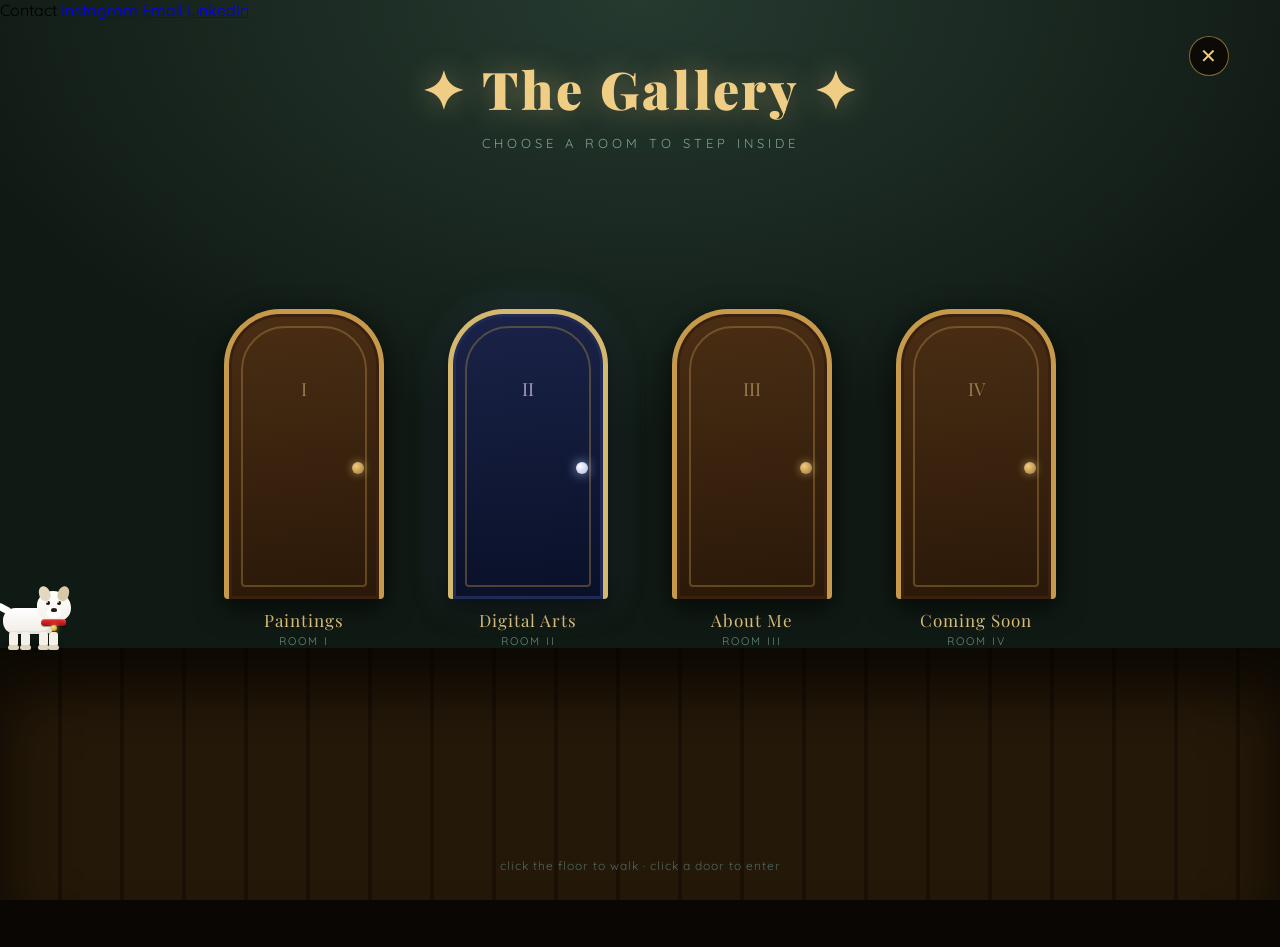
==== commit 5e0ce444: "minor fixes" ====
--- a/index.html
+++ b/index.html
@@ -850,6 +850,66 @@
         </div>
 
 
+        <!-- ══ MOBILE TAB UI — inside house, fixed overlay on mobile ══ -->
+        <div class="r3-tabs-ui" id="r3TabsUI">
+          <div class="r3-sheet-handle" id="r3SheetHandle" role="button" tabindex="0" aria-label="Drag up to open the menu, drag down to close it" aria-expanded="false">
+            <span class="r3-sheet-grip"></span>
+          </div>
+          <div class="r3-tab-bar">
+            <button class="r3-tab active" data-tab="stage">Stage</button>
+            <button class="r3-tab" data-tab="achievements">Achievements</button>
+            <button class="r3-tab" data-tab="kraftovity">Kraftovity</button>
+          </div>
+          <div class="r3-tab-panel active" id="r3tab-stage">
+            <div class="r3-tab-stage-nav">
+              <div class="r3-tab-stage-nav-row">
+                <button id="r3TabNavRoom1">⟵ Room I</button>
+                <button id="r3TabNavRoom2">⟵ Room II</button>
+              </div>
+              <div class="r3-tab-contact-title">Contact Me</div>
+              <div class="r3-tab-stage-nav-row">
+                <a href="https://www.instagram.com/subhaaaaa_/" target="_blank" rel="noopener">Instagram</a>
+                <a href="mailto:subhajeet07mishra@gmail.com">Email</a>
+                <a href="https://www.linkedin.com/in/subhajeet-mishra-a531a4311/" target="_blank" rel="noopener">LinkedIn</a>
+              </div>
+            </div>
+          </div>
+          <div class="r3-tab-panel" id="r3tab-achievements">
+            <div class="r3-tab-frame" data-title="Portrait for Vishal Batra" data-desc="Presenting my portrait of Vishal Batra, the brother of Captain Vikram Batra, was one of the biggest milestones in my artistic journey. Ever since I was a kid, I loved drawing portraits. I always wondered how it would feel if the person I drew actually saw my artwork — this moment felt like that childhood dream finally coming true." data-quote="A childhood dream, finally coming true.">
+              <div class="r3-tab-frame-border"></div>
+              <div class="r3-tab-frame-mat"><img loading="lazy" decoding="async" src="assets/achievements/vishal-batra-portrait.jpeg" alt="Portrait for Vishal Batra"></div>
+              <div class="r3-tab-frame-plate">Portrait for Vishal Batra</div>
+            </div>
+            <div class="r3-tab-frame" data-title="First Medal — Splash" data-desc="I have been holding crayons and brushes ever since I was a kid. It was not until Splash by Axis Bank that I finally received my first medal — a Silver Medal. This small milestone always brings a smile to my face." data-quote="Believe in yourself — dedication always gets you there.">
+              <div class="r3-tab-frame-border"></div>
+              <div class="r3-tab-frame-mat"><img loading="lazy" decoding="async" src="assets/achievements/first-medal.jpeg" alt="First Medal"></div>
+              <div class="r3-tab-frame-plate">First Medal — Splash</div>
+            </div>
+          </div>
+          <div class="r3-tab-panel" id="r3tab-kraftovity">
+            <div class="r3-tab-frame" data-title="KIIT Fest 9.0" data-desc="Celebrating the successful completion of KIIT Fest 9.0 with an amazing team and unforgettable memories." data-quote="Creativity is intelligence having fun.">
+              <div class="r3-tab-frame-border"></div>
+              <div class="r3-tab-frame-mat"><img loading="lazy" decoding="async" src="assets/kraftovity/kiit-fest-9.jpeg" alt="KIIT Fest 9.0"></div>
+              <div class="r3-tab-frame-plate">KIIT Fest 9.0</div>
+            </div>
+            <div class="r3-tab-frame" data-title="Face Painting — IIT KGP" data-desc="We participated in the face painting event hosted by IIT Kharagpur during their Spring Fest." data-quote="Every brush stroke is a heartbeat on canvas.">
+              <div class="r3-tab-frame-border"></div>
+              <div class="r3-tab-frame-mat"><img loading="lazy" decoding="async" src="assets/kraftovity/face-painting-iit-kgp.jpeg" alt="Face Painting IIT KGP"></div>
+              <div class="r3-tab-frame-plate">Face Painting — IIT KGP</div>
+            </div>
+            <div class="r3-tab-frame" data-title="Meeting Padma Shri Adwaita Gadanayak" data-desc="A workshop hosted by Kraftovity where we got to meet Padma Shri awardee and renowned sculptor Adwaita Gadanayak." data-quote="Make visible what, without you, might never have been seen.">
+              <div class="r3-tab-frame-border"></div>
+              <div class="r3-tab-frame-mat"><img loading="lazy" decoding="async" src="assets/kraftovity/adwaita-gadanayak.jpeg" alt="Adwaita Gadanayak"></div>
+              <div class="r3-tab-frame-plate">Padma Shri Adwaita Gadanayak</div>
+            </div>
+            <div class="r3-tab-frame" data-title="Kraftovity Decorations" data-desc="A glimpse of events decorated by Kraftovity — Halloween, Sharod Agamoni, Kritarth, and MasterChef." data-quote="Art washes from the soul the dust of everyday life.">
+              <div class="r3-tab-frame-border"></div>
+              <div class="r3-tab-frame-mat"><img loading="lazy" decoding="async" src="assets/kraftovity/decorations.jpeg" alt="Kraftovity Decorations"></div>
+              <div class="r3-tab-frame-plate">Kraftovity Decorations</div>
+            </div>
+            <p class="r3-tab-kv-quote">"A place that helped me reconnect with a part of myself I thought I had left behind. More than just a society, I found a family that made every moment meaningful."</p>
+          </div>
+        </div>
 
       </div><!-- .r3-house -->
     </div><!-- .r3-camera -->
@@ -963,68 +1023,6 @@
     </div>
   </div>
 
-
-  <!-- ══ MOBILE TAB UI — hoisted to #app level so overflow:hidden on #room3 cannot clip it ══ -->
-  <div class="r3-tabs-ui" id="r3TabsUI">
-    <div class="r3-sheet-handle" id="r3SheetHandle" role="button" tabindex="0" aria-label="Drag up to open the menu, drag down to close it" aria-expanded="false">
-      <span class="r3-sheet-grip"></span>
-    </div>
-    <div class="r3-tab-bar">
-      <button class="r3-tab active" data-tab="stage">Stage</button>
-      <button class="r3-tab" data-tab="achievements">Achievements</button>
-      <button class="r3-tab" data-tab="kraftovity">Kraftovity</button>
-    </div>
-    <div class="r3-tab-panel active" id="r3tab-stage">
-      <div class="r3-tab-stage-nav">
-        <div class="r3-tab-stage-nav-row">
-    <button id="r3TabNavRoom1">⟵ Room I</button>
-    <button id="r3TabNavRoom2">⟵ Room II</button>
-        </div>
-        <div class="r3-tab-contact-title">Contact Me</div>
-        <div class="r3-tab-stage-nav-row">
-    <a href="https://www.instagram.com/subhaaaaa_/" target="_blank" rel="noopener">Instagram</a>
-    <a href="mailto:subhajeet07mishra@gmail.com">Email</a>
-    <a href="https://www.linkedin.com/in/subhajeet-mishra-a531a4311/" target="_blank" rel="noopener">LinkedIn</a>
-        </div>
-      </div>
-    </div>
-    <div class="r3-tab-panel" id="r3tab-achievements">
-      <div class="r3-tab-frame" data-title="Portrait for Vishal Batra" data-desc="Presenting my portrait of Vishal Batra, the brother of Captain Vikram Batra, was one of the biggest milestones in my artistic journey. Ever since I was a kid, I loved drawing portraits. I always wondered how it would feel if the person I drew actually saw my artwork — this moment felt like that childhood dream finally coming true." data-quote="A childhood dream, finally coming true.">
-        <div class="r3-tab-frame-border"></div>
-        <div class="r3-tab-frame-mat"><img loading="lazy" decoding="async" src="assets/achievements/vishal-batra-portrait.jpeg" alt="Portrait for Vishal Batra"></div>
-        <div class="r3-tab-frame-plate">Portrait for Vishal Batra</div>
-      </div>
-      <div class="r3-tab-frame" data-title="First Medal — Splash" data-desc="I have been holding crayons and brushes ever since I was a kid. It was not until Splash by Axis Bank that I finally received my first medal — a Silver Medal. This small milestone always brings a smile to my face." data-quote="Believe in yourself — dedication always gets you there.">
-        <div class="r3-tab-frame-border"></div>
-        <div class="r3-tab-frame-mat"><img loading="lazy" decoding="async" src="assets/achievements/first-medal.jpeg" alt="First Medal"></div>
-        <div class="r3-tab-frame-plate">First Medal — Splash</div>
-      </div>
-    </div>
-    <div class="r3-tab-panel" id="r3tab-kraftovity">
-      <div class="r3-tab-frame" data-title="KIIT Fest 9.0" data-desc="Celebrating the successful completion of KIIT Fest 9.0 with an amazing team and unforgettable memories." data-quote="Creativity is intelligence having fun.">
-        <div class="r3-tab-frame-border"></div>
-        <div class="r3-tab-frame-mat"><img loading="lazy" decoding="async" src="assets/kraftovity/kiit-fest-9.jpeg" alt="KIIT Fest 9.0"></div>
-        <div class="r3-tab-frame-plate">KIIT Fest 9.0</div>
-      </div>
-      <div class="r3-tab-frame" data-title="Face Painting — IIT KGP" data-desc="We participated in the face painting event hosted by IIT Kharagpur during their Spring Fest." data-quote="Every brush stroke is a heartbeat on canvas.">
-        <div class="r3-tab-frame-border"></div>
-        <div class="r3-tab-frame-mat"><img loading="lazy" decoding="async" src="assets/kraftovity/face-painting-iit-kgp.jpeg" alt="Face Painting IIT KGP"></div>
-        <div class="r3-tab-frame-plate">Face Painting — IIT KGP</div>
-      </div>
-      <div class="r3-tab-frame" data-title="Meeting Padma Shri Adwaita Gadanayak" data-desc="A workshop hosted by Kraftovity where we got to meet Padma Shri awardee and renowned sculptor Adwaita Gadanayak." data-quote="Make visible what, without you, might never have been seen.">
-        <div class="r3-tab-frame-border"></div>
-        <div class="r3-tab-frame-mat"><img loading="lazy" decoding="async" src="assets/kraftovity/adwaita-gadanayak.jpeg" alt="Adwaita Gadanayak"></div>
-        <div class="r3-tab-frame-plate">Padma Shri Adwaita Gadanayak</div>
-      </div>
-      <div class="r3-tab-frame" data-title="Kraftovity Decorations" data-desc="A glimpse of events decorated by Kraftovity — Halloween, Sharod Agamoni, Kritarth, and MasterChef." data-quote="Art washes from the soul the dust of everyday life.">
-        <div class="r3-tab-frame-border"></div>
-        <div class="r3-tab-frame-mat"><img loading="lazy" decoding="async" src="assets/kraftovity/decorations.jpeg" alt="Kraftovity Decorations"></div>
-        <div class="r3-tab-frame-plate">Kraftovity Decorations</div>
-      </div>
-      <p class="r3-tab-kv-quote">"A place that helped me reconnect with a part of myself I thought I had left behind. More than just a society, I found a family that made every moment meaningful."</p>
-    </div>
-  </div>
-
 </div><!-- #app -->
 
 <script src="js/main.js"></script>
